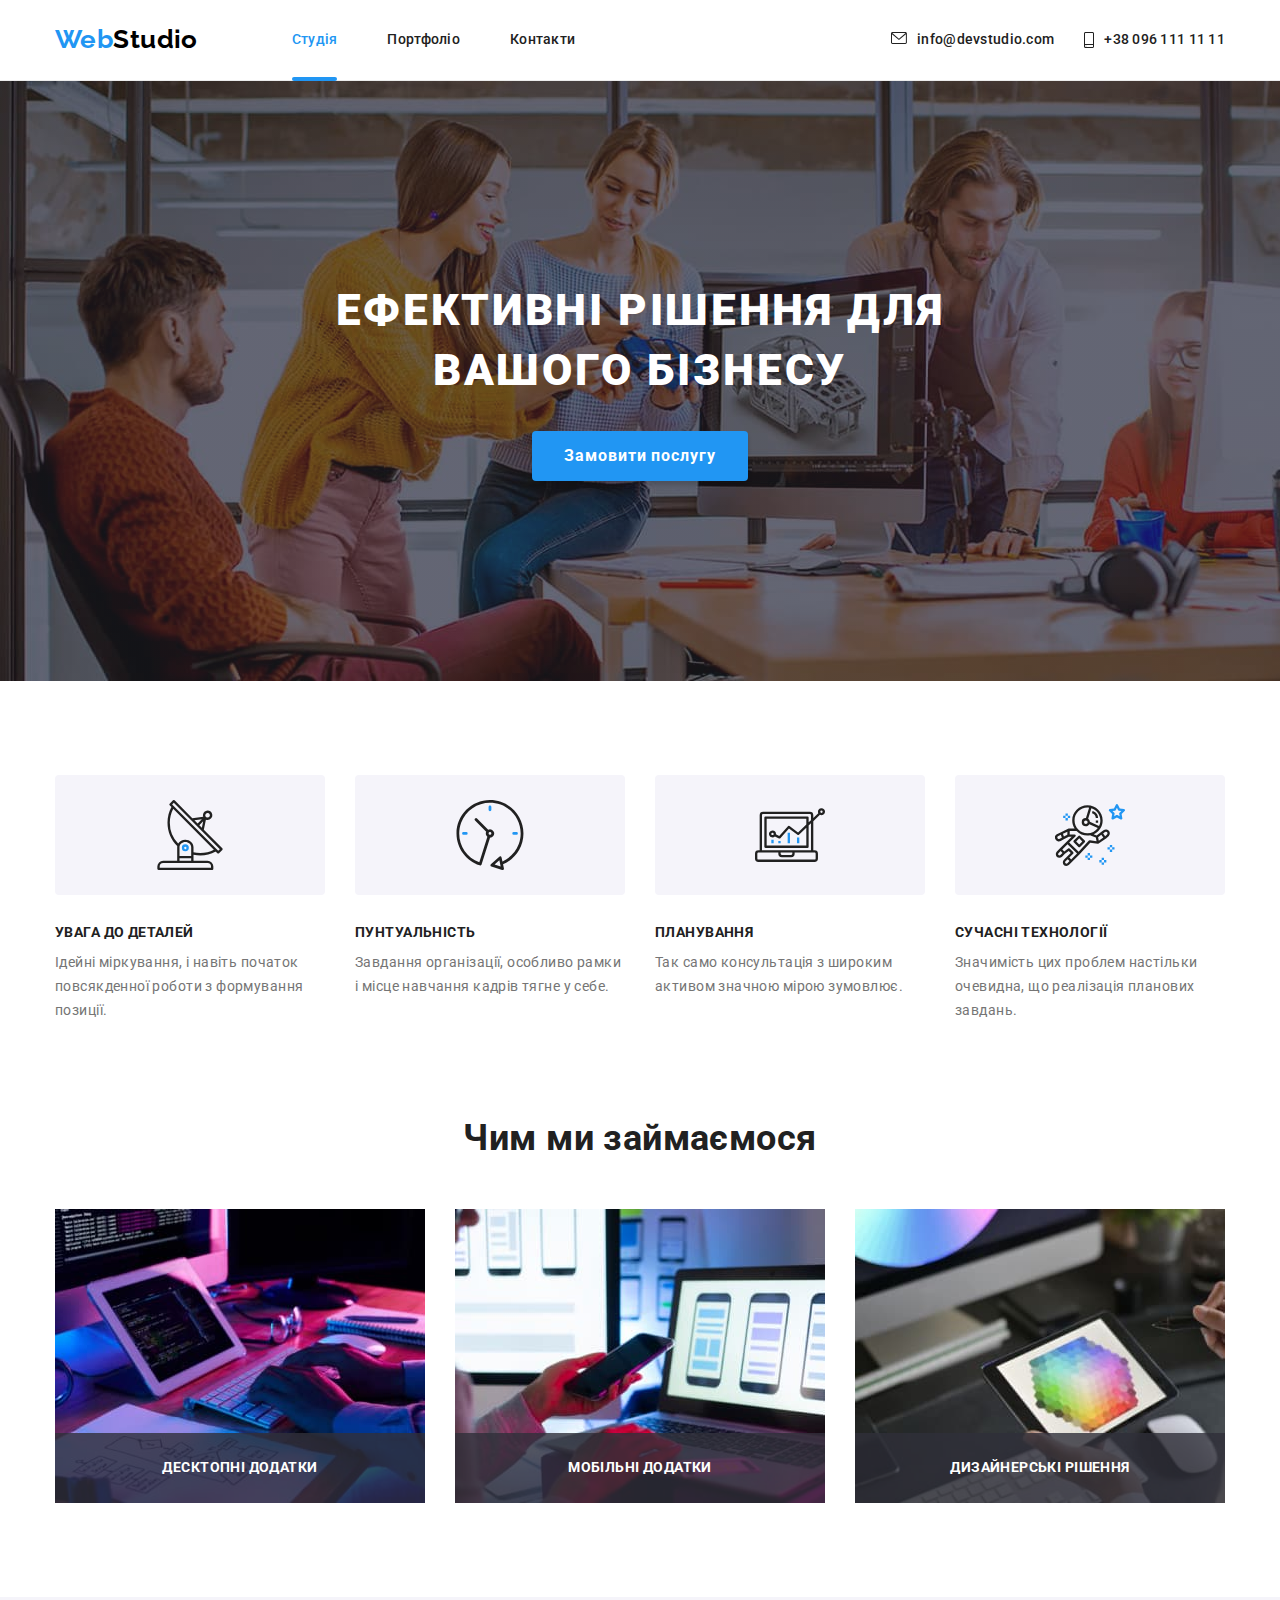
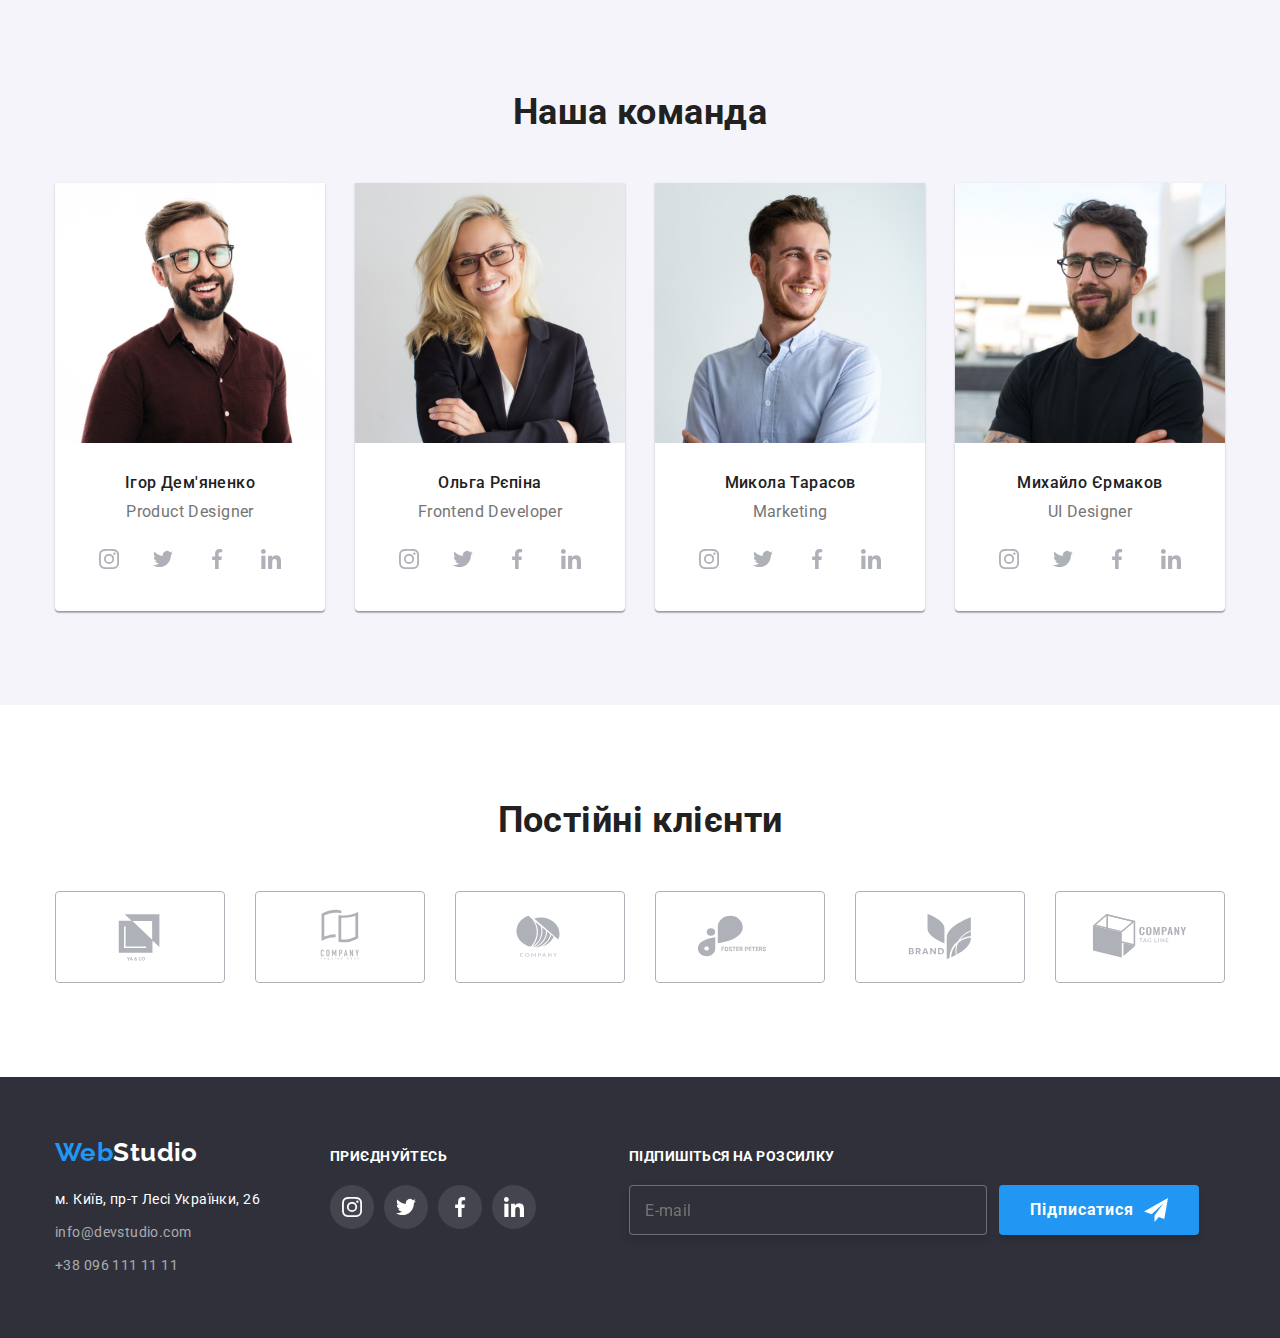
==== index.html @ 9027c8e6 "Initial commit" ====
<!DOCTYPE html>
<html lang="uk">
  <head>
    <meta charset="UTF-8" />
    <meta http-equiv="X-UA-Compatible" content="IE=edge" />
    <meta name="viewport" content="width=device-width, initial-scale=1.0" />
    <title>GOIT_Homework_7</title>

    <link
      href="https://fonts.googleapis.com/css2?family=Raleway:wght@700&family=Roboto:wght@400;500;700;900&display=swap"
      rel="stylesheet"
    />
    <link
      rel="stylesheet"
      href="https://cdnjs.cloudflare.com/ajax/libs/modern-normalize/1.1.0/modern-normalize.min.css"
    />
    <link rel="stylesheet" href="./css/main.min.css" />
  </head>
  <body>
    <header class="header">
      <div class="container">
        <nav class="nav">
          <a class="link logo" href="./index.html"
            >Web<span class="logo logo__span">Studio</span></a
          >
          <ul class="list nav__list">
            <li>
              <a class="link nav__head current" href="./index.html">Студія </a>
            </li>
            <li>
              <a class="link nav__head" href="./portfolio.html">Портфоліо </a>
            </li>
            <li>
              <a class="link nav__head" href="#">Контакти</a>
            </li>
          </ul>
          <ul class="list contacts">
            <li>
              <a class="link contacts__head" href="mailto:info@devstudio.com">
                <svg class="contacts__icon" width="16" height="12">
                  <use href="./images/icon.svg#envelope"></use></svg
                >info@devstudio.com</a
              >
            </li>
            <li>
              <a class="link contacts__head" href="tel:+380961111111"
                ><svg class="contacts__icon" width="10" height="16">
                  <use href="./images/icon.svg#smartphone"></use></svg
                >+38 096 111 11 11</a
              >
            </li>
          </ul>
        </nav>
      </div>
    </header>
    <main>
      <section class="solution">
        <div class="container solution__container">
          <h1 class="solution__title">Ефективні рішення для вашого бізнесу</h1>
          <button type="button" class="btn btn--solution" data-modal-open>
            Замовити послугу
          </button>
        </div>
      </section>

      <section class="benefits section">
        <div class="container">
          <h2 class="visually-hidden">Переваги Вебстудіо</h2>
          <ul class="list benefits__list">
            <li class="benefits__item">
              <div class="benefits__icon">
                <svg class="icon__svg" width="70" height="70">
                  <use href="./images/icon.svg#antenna"></use>
                </svg>
              </div>
              <h3 class="benefits-title">Увага до деталей</h3>
              <p class="benefits-paragraph">
                Ідейні міркування, і навіть початок повсякденної роботи з
                формування позиції.
              </p>
            </li>
            <li class="benefits__item">
              <div class="benefits__icon">
                <svg class="icon__svg" width="70" height="70">
                  <use href="./images/icon.svg#clock"></use>
                </svg>
              </div>
              <h3 class="benefits-title">Пунтуальність</h3>
              <p class="benefits-paragraph">
                Завдання організації, особливо рамки і місце навчання кадрів
                тягне у себе.
              </p>
            </li>
            <li class="benefits__item">
              <div class="benefits__icon">
                <svg class="icon__svg" width="70" height="70">
                  <use href="./images/icon.svg#diagram"></use>
                </svg>
              </div>
              <h3 class="benefits-title">Планування</h3>
              <p class="benefits-paragraph">
                Так само консультація з широким активом значною мірою зумовлює.
              </p>
            </li>
            <li class="benefits__item">
              <div class="benefits__icon">
                <svg class="icon__svg" width="70" height="70">
                  <use href="./images/icon.svg#astronaut"></use>
                </svg>
              </div>
              <h3 class="benefits-title">Сучасні технології</h3>
              <p class="benefits-paragraph">
                Значимість цих проблем настільки очевидна, що реалізація
                планових завдань.
              </p>
            </li>
          </ul>
        </div>
      </section>
      <section class="work section section--work">
        <div class="container">
          <h2 class="title">Чим ми займаємося</h2>
          <ul class="list work__list">
            <li class="work__item">
              <img
                src="./images/img.jpg"
                alt="Робота на комп'ютері"
                width="370"
                height="294"
              />
              <p class="work__text">Десктопні додатки</p>
            </li>
            <li class="work__item">
              <img
                src="./images/img2.jpg"
                alt="Робота на телефоні"
                width="370"
                height="294"
              />
              <p class="work__text">Мобільні додатки</p>
            </li>
            <li class="work__item">
              <img
                src="./images/img3.jpg"
                alt="Робота на планшеті"
                width="370"
                height="294"
              />
              <p class="work__text">Дизайнерські рішення</p>
            </li>
          </ul>
        </div>
      </section>
      <section class="team section">
        <div class="container">
          <h2 class="title">Наша команда</h2>
          <ul class="list team__list">
            <li class="team__bg-img">
              <img
                src="./images/img21.jpg"
                alt="Усміхнений хлопець в окулярах"
                width="270"
                height="260"
              />
              <div class="team__description">
                <h3 class="team__name">Ігор Дем'яненко</h3>
                <p class="team__work" lang="en">Product Designer</p>
                <ul class="list social">
                  <li>
                    <a class="social__link" href="">
                      <svg class="social__icon" width="20" height="20">
                        <use href="./images/icon.svg#instagram"></use>
                      </svg>
                    </a>
                  </li>
                  <li>
                    <a class="social__link" href="">
                      <svg class="social__icon" width="20" height="20">
                        <use href="./images/icon.svg#twitter"></use>
                      </svg>
                    </a>
                  </li>
                  <li>
                    <a class="social__link" href="">
                      <svg class="social__icon" width="20" height="20">
                        <use href="./images/icon.svg#facebook"></use>
                      </svg>
                    </a>
                  </li>
                  <li>
                    <a class="social__link" href="">
                      <svg class="social__icon" width="20" height="20">
                        <use href="./images/icon.svg#linkedin"></use>
                      </svg>
                    </a>
                  </li>
                </ul>
              </div>
            </li>
            <li class="team__bg-img">
              <img
                src="./images/img22.jpg"
                alt="Усміхнена дівчина в окулярах"
                width="270"
                height="260"
              />
              <div class="team__description">
                <h3 class="team__name">Ольга Рєпіна</h3>
                <p class="team__work" lang="en">Frontend Developer</p>
                <ul class="list social">
                  <li>
                    <a class="social__link" href="">
                      <svg class="social__icon" width="20" height="20">
                        <use href="./images/icon.svg#instagram"></use>
                      </svg>
                    </a>
                  </li>
                  <li>
                    <a class="social__link" href="">
                      <svg class="social__icon" width="20" height="20">
                        <use href="./images/icon.svg#twitter"></use>
                      </svg>
                    </a>
                  </li>
                  <li>
                    <a class="social__link" href="">
                      <svg class="social__icon" width="20" height="20">
                        <use href="./images/icon.svg#facebook"></use>
                      </svg>
                    </a>
                  </li>
                  <li>
                    <a class="social__link" href="">
                      <svg class="social__icon" width="20" height="20">
                        <use href="./images/icon.svg#linkedin"></use>
                      </svg>
                    </a>
                  </li>
                </ul>
              </div>
            </li>
            <li class="team__bg-img">
              <img
                src="./images/img23.jpg"
                alt="Усміхнений хлопець"
                width="270"
                height="260"
              />
              <div class="team__description">
                <h3 class="team__name">Микола Тарасов</h3>
                <p class="team__work" lang="en">Marketing</p>
                <ul class="list social">
                  <li>
                    <a class="social__link" href="">
                      <svg class="social__icon" width="20" height="20">
                        <use href="./images/icon.svg#instagram"></use>
                      </svg>
                    </a>
                  </li>
                  <li>
                    <a class="social__link" href="">
                      <svg class="social__icon" width="20" height="20">
                        <use href="./images/icon.svg#twitter"></use>
                      </svg>
                    </a>
                  </li>
                  <li>
                    <a class="social__link" href="">
                      <svg class="social__icon" width="20" height="20">
                        <use href="./images/icon.svg#facebook"></use>
                      </svg>
                    </a>
                  </li>
                  <li>
                    <a class="social__link" href="">
                      <svg class="social__icon" width="20" height="20">
                        <use href="./images/icon.svg#linkedin"></use>
                      </svg>
                    </a>
                  </li>
                </ul>
              </div>
            </li>
            <li class="team__bg-img">
              <img
                src="./images/img24.jpg"
                alt="Усміхнений хлопець в окулярах"
                width="270"
                height="260"
              />
              <div class="team__description">
                <h3 class="team__name">Михайло Єрмаков</h3>
                <p class="team__work" lang="en">UI Designer</p>
                <ul class="list social">
                  <li>
                    <a class="social__link" href="">
                      <svg class="social__icon" width="20" height="20">
                        <use href="./images/icon.svg#instagram"></use>
                      </svg>
                    </a>
                  </li>
                  <li>
                    <a class="social__link" href="">
                      <svg class="social__icon" width="20" height="20">
                        <use href="./images/icon.svg#twitter"></use>
                      </svg>
                    </a>
                  </li>
                  <li>
                    <a class="social__link" href="">
                      <svg class="social__icon" width="20" height="20">
                        <use href="./images/icon.svg#facebook"></use>
                      </svg>
                    </a>
                  </li>
                  <li>
                    <a class="social__link" href="">
                      <svg class="social__icon" width="20" height="20">
                        <use href="./images/icon.svg#linkedin"></use>
                      </svg>
                    </a>
                  </li>
                </ul>
              </div>
            </li>
          </ul>
        </div>
      </section>
      <section class="section">
        <div class="container">
          <h2 class="title">Постійні клієнти</h2>

          <ul class="list clients">
            <li>
              <a class="clients__link" href="">
                <svg class="clients__icons" width="106" height="60">
                  <use href="./images/icon.svg#logo1"></use>
                </svg>
              </a>
            </li>
            <li>
              <a class="clients__link" href="">
                <svg class="clients__icons" width="106" height="60">
                  <use href="./images/icon.svg#logo2"></use>
                </svg>
              </a>
            </li>
            <li>
              <a class="clients__link" href="">
                <svg class="clients__icons" width="106" height="60">
                  <use href="./images/icon.svg#logo3"></use>
                </svg>
              </a>
            </li>
            <li>
              <a class="clients__link" href="">
                <svg class="clients__icons" width="106" height="60">
                  <use href="./images/icon.svg#logo4"></use>
                </svg>
              </a>
            </li>
            <li>
              <a class="clients__link" href="">
                <svg class="clients__icons" width="106" height="60">
                  <use href="./images/icon.svg#logo5"></use>
                </svg>
              </a>
            </li>
            <li>
              <a class="clients__link" href="">
                <svg class="clients__icons" width="106" height="60">
                  <use href="./images/icon.svg#logo6"></use>
                </svg>
              </a>
            </li>
          </ul>
        </div>
      </section>
    </main>
    <footer class="footer">
      <div class="container footer__container">
        <div>
          <a class="link logo logo--futer" href="./index.html"
            >Web<span class="logo logo__span--footer">Studio</span></a
          >
          <address>
            <a
              class="link adress"
              href="https://goo.gl/maps/RLC4pmi2WuarYaL16"
              target="_blank"
              rel="noopener noreferrer nofollow"
              >м. Київ, пр-т Лесі Українки, 26</a
            >
            <ul class="list">
              <li>
                <a class="link footer__tel" href="mailto:info@devstudio.com"
                  >info@devstudio.com</a
                >
              </li>
              <li>
                <a class="link footer__tel" href="tel:+380961111111"
                  >+38 096 111 11 11</a
                >
              </li>
            </ul>
          </address>
        </div>
        <div class="footer__join">
          <h2 class="footer__title">Приєднуйтесь</h2>
          <ul class="list social footer__social">
            <li>
              <a class="social__link footer-social__link" href="">
                <svg class="social__icon" width="20" height="20">
                  <use href="./images/icon.svg#instagram"></use>
                </svg>
              </a>
            </li>
            <li>
              <a class="social__link footer-social__link" href="">
                <svg class="social__icon" width="20" height="20">
                  <use href="./images/icon.svg#twitter"></use>
                </svg>
              </a>
            </li>
            <li>
              <a class="social__link footer-social__link" href="">
                <svg class="social__icon" width="20" height="20">
                  <use href="./images/icon.svg#facebook"></use>
                </svg>
              </a>
            </li>
            <li>
              <a class="social__link footer-social__link" href="">
                <svg class="social__icon" width="20" height="20">
                  <use href="./images/icon.svg#linkedin"></use>
                </svg>
              </a>
            </li>
          </ul>
        </div>
        <form class="subscribe">
          <label for="sub-email" class="footer__title"
            >Підпишіться на розсилку</label
          >
          <div class="footer-input">
            <input
              type="email"
              name="sub-email"
              class="sub-input"
              placeholder="E-mail"
              title="my@mail.com"
              required
              id="sub-email"
            />
            <button class="btn btn--subscribe" type="submit">
              Підписатися
              <svg class="btn--icon" width="24" height="24">
                <use href="./images/icon.svg#icon-send"></use>
              </svg>
            </button>
          </div>
        </form>
      </div>
    </footer>
    <!----------------Модалка -------- -->
    <div class="backdrop is-hidden" data-modal>
      <div class="modal">
        <button type="button" class="modal__close" data-modal-close>
          <svg class="modal__icon" width="18" height="18">
            <use href="./images/icon.svg#close"></use>
          </svg>
        </button>
        <p class="modal__title">Залиште свої дані, ми вам передзвонимо</p>
        <form class="modal__form">
          <div class="modal__field">
            <label class="modal__input-label"
              >Iм'я
              <span class="modal__input-wrap">
                <input
                  type="text"
                  name="user-name"
                  class="modal__input"
                  placeholder=" "
                  title="Іван Мазепа"
                  required
                  id="user-name"
                />
                <svg class="modal__input-icon" width="18" height="18">
                  <use href="./images/icon.svg#person-black"></use>
                </svg>
              </span>
            </label>
          </div>
          <div class="modal__field">
            <label class="modal__input-label"
              >Tелефон
              <span class="modal__input-wrap">
                <input
                  type="tel"
                  name="user-tel"
                  class="modal__input"
                  placeholder=" "
                  title="+380 (96) 111-11-11"
                  required
                />
                <svg class="modal__input-icon" width="18" height="18">
                  <use href="./images/icon.svg#phone-black"></use>
                </svg> </span
            ></label>
          </div>
          <div class="modal__field">
            <label class="modal__input-label"
              >Пошта
              <span class="modal__input-wrap">
                <input
                  type="email"
                  name="user-email"
                  class="modal__input"
                  placeholder=" "
                  title="my@mail.com"
                  required
                />
                <svg class="modal__input-icon" width="18" height="18">
                  <use href="./images/icon.svg#email-black"></use>
                </svg> </span
            ></label>
          </div>
          <div class="modal__field">
            <label for="user-comment" class="modal__input-label"
              >Коментар</label
            >
            <textarea
              name="user-comment"
              id="user-comment"
              class="modal__text"
              placeholder="Введіть текст"
            ></textarea>
          </div>
          <label class="label-checkbox">
            <input
              class="label-checkbox__check visually-hidden"
              type="checkbox"
              name="user-checkbox"
              value="sub"
            /><span class="label-checkbox__icon">
              <svg class="label-checkbox__svg" width="16" height="15">
                <use href="./images/icon.svg#vector"></use>
              </svg>
            </span>
            Погоджуюся з розсилкою та приймаю<a
              href=""
              class="label-checkbox--sub"
            >
              Умови договору</a
            >
          </label>
          <button class="btn btn--modal" type="submit">Відправити</button>
        </form>
      </div>
    </div>
    <!-- Ставим перед закрывающим тегом body -->
    <script src="./js/modal.js"></script>
  </body>
</html>
---- css/main.min.css ----
:root{--main-font: "Roboto", sans-serif;--main-font-size: 14px;--main-line-height: 1.14;--main-letter-spacing: 0.03em;--main-title-color: #212121;--main-bg-color: #ffffff;--main-font-color: #757575;--second-bg-color: #2f303a;--team-bg-color: #f5f4fa;--logo-bg-color: #2196f3;--btn-active: #188ce8;--logo-span: #000000;--icon-notactiv-color: #afb1b8;--main-time-duration: 250ms;--main-timing-function: cubic-bezier(0.4, 0, 0.2, 1)}.visually-hidden{position:absolute;width:1px;height:1px;margin:-1px;border:0;padding:0;white-space:nowrap;-webkit-clip-path:inset(100%);clip-path:inset(100%);clip:rect(0 0 0 0);overflow:hidden}body{font-family:var(--main-font);font-style:normal;font-size:var(--main-font-size);line-height:var(--main-line-height);letter-spacing:var(--main-letter-spacing);color:var(--main-font-color);background-color:var(--main-bg-color)}p,h1,h2,h3,h4,h5,h6{margin:0}ul,ol{margin:0;padding-left:0}button{cursor:pointer}address{font-style:normal}img{display:block;max-width:100%;height:auto}.container{margin-left:auto;margin-right:auto;width:1200px;padding-left:15px;padding-right:15px;margin:0 auto}.section{padding-top:94px;padding-bottom:94px}.link{text-decoration:none;font-style:normal}.list{list-style:none}.social{display:flex;align-items:center;justify-content:space-between;width:206px;height:44px;margin-left:32px;margin-left:32px;margin-top:16px}.social__link{color:var(--icon-notactiv-color);display:flex;width:44px;height:44px;background-color:var(--main-bg-color);border-radius:50%;justify-content:center;align-items:center;transition:color var(--main-time-duration) var(--main-timing-function),background-color var(--main-time-duration) var(--main-timing-function)}.social__link:hover,.social__link:focus{background-color:var(--logo-bg-color);color:var(--main-bg-color)}.nav{display:flex;gap:94px;align-items:center}.nav__list{display:flex;align-items:center;gap:50px}.contacts{display:flex;margin-left:auto;align-items:center;gap:30px}.contacts__icon{margin-right:10px;fill:currentColor}.header{border-bottom:1px solid #ececec}.logo{font-family:"Raleway",sans-serif;font-weight:700;font-size:26px;line-height:1.19;color:var(--logo-bg-color);margin-top:24px;margin-bottom:25px}.logo__span{color:var(--logo-span)}.nav__head,.contacts__head{position:relative;display:flex;padding-top:32px;padding-bottom:32px;font-weight:500;line-height:1.14;letter-spacing:.02em;color:var(--main-title-color);transition:color var(--main-time-duration) var(--main-timing-function)}.nav__head:hover,.nav__head:focus,.nav__head:active,.contacts__head:hover,.contacts__head:focus,.contacts__head:active,.footer__tel:hover,.footer__tel:focus,.footer__tel:active,.adress:hover,.adress:focus,.adress:active,.current{color:var(--logo-bg-color)}.current::after{content:"";position:absolute;bottom:-1px;left:0;display:block;height:4px;width:100%;background-color:var(--logo-bg-color);border-radius:2px}.btn{cursor:pointer;margin-bottom:0;font-weight:700;font-size:16px;line-height:1.88;width:216px;height:50px;align-items:center;text-align:center;letter-spacing:.06em;color:var(--main-bg-color);background-color:var(--logo-bg-color);box-shadow:0px 4px 4px rgba(0,0,0,.15);border-radius:4px;border:none;transition:background-color var(--main-time-duration) var(--main-timing-function)}.btn:hover,.btn:focus,.btn:active{background-color:var(--btn-active)}.solution{margin-left:auto;margin-right:auto;max-width:1600px;height:600px;background-image:linear-gradient(to right, rgba(47, 48, 58, 0.4), rgba(47, 48, 58, 0.4)),url("../images/hero-bg.jpg");background-size:cover;background-color:#c4c4c4}.solution__container{display:block;text-align:center}.solution__title{max-width:696px;margin-left:auto;margin-right:auto;margin-bottom:30px;margin-top:0;padding-top:200px;font-weight:900;font-size:44px;line-height:1.36;text-align:center;letter-spacing:.06em;text-transform:uppercase;color:var(--main-bg-color)}.solution--btn{margin-bottom:200px}.benefits__list{display:flex;gap:30px}.benefits__item{width:calc((100% - 90px)/4);display:block;max-width:100%;height:auto}.benefits__icon{display:flex;background:var(--team-bg-color);align-items:center;justify-content:center;margin-bottom:30px;border-radius:4px;padding:25px}.benefits-title{margin-bottom:10px;font-weight:700;font-size:14px;line-height:1.14;text-transform:uppercase;color:var(--main-title-color)}.benefits-paragraph{line-height:1.71}.section--work{padding-top:0}.work__item{position:relative;width:calc((100% - 60px)/3);display:block;max-width:100%;height:auto}.work__text{position:absolute;display:flex;height:70px;width:100%;bottom:0;left:0;font-weight:700;font-size:14px;line-height:1.14;letter-spacing:.03em;text-transform:uppercase;align-items:center;justify-content:center;color:var(--main-bg-color);background-color:rgba(47,48,58,.8)}.work__list{display:flex;gap:30px}.title{margin-bottom:50px;font-weight:700;font-size:36px;line-height:1.17;text-align:center;color:var(--main-title-color)}.team{background-color:var(--team-bg-color)}.team__list{display:flex;gap:30px}.team__description{padding-top:30px;padding-bottom:30px}.team__bg-img{background-color:var(--main-bg-color);box-shadow:0px 1px 3px rgba(0,0,0,.12),0px 1px 1px rgba(0,0,0,.14),0px 2px 1px rgba(0,0,0,.2);border-radius:0px 0px 4px 4px}.team__name{padding-bottom:10px;font-weight:500;font-size:16px;line-height:1.19;text-align:center;color:var(--main-title-color)}.team__work{font-size:16px;line-height:1.19;text-align:center;color:var(--main-font-color)}.clients{display:flex;align-items:center;justify-content:space-between}.clients__link{color:var(--icon-notactiv-color);display:flex;width:170px;height:92px;border:1px solid #afb1b8;border-radius:4px;justify-content:center;align-items:center;transition:color var(--main-time-duration) var(--main-timing-function)}.clients__link:hover,.clients__link:focus{background-color:var(--main-bg-color);color:var(--logo-bg-color);border-color:var(--logo-bg-color)}.social__icon,.clients__icons{fill:currentColor}.footer{padding-top:60px;padding-bottom:60px;background-color:var(--second-bg-color)}.footer__join{margin-left:70px}.footer__container{display:flex;align-items:baseline}.footer__social{margin-left:0;margin-top:20px}.footer__title{display:block;margin-bottom:20px;font-family:"Roboto",sans-serif;font-weight:700;font-size:14px;line-height:1.14;letter-spacing:.03em;text-transform:uppercase;color:var(--main-bg-color)}.footer__tel{display:block;margin-top:9px;line-height:1.71;color:rgba(255,255,255,.6)}.footer-input{display:flex}.footer-social__link{color:var(--main-bg-color);background:rgba(255,255,255,.1)}.logo--futer{display:block;margin-top:0;margin-bottom:20px}.logo__span--footer{color:var(--main-bg-color)}.adress{line-height:1.71;color:var(--main-bg-color);transition:color var(--main-time-duration) var(--main-timing-function)}.subscribe{margin-left:93px}.sub-input{padding-left:15px;width:358px;height:50px;display:block;color:var(--main-bg-color);outline:rgba(0,0,0,0);background-color:var(--second-bg-color);border:1px solid rgba(255,255,255,.3);filter:drop-shadow(0px 4px 4px rgba(0, 0, 0, 0.15));border-radius:4px;font-family:"Roboto",sans-serif;font-style:normal;font-size:16px;line-height:1.25;letter-spacing:.03em;color:rgba(255,255,255,.6);transition:border-color var(--main-time-duration) var(--main-timing-function),color var(--main-time-duration) var(--main-timing-function)}.sub-input:focus{border-color:var(--logo-bg-color);color:var(--main-bg-color)}.btn--subscribe{width:200px;margin-left:12px;display:flex;justify-content:center;align-items:center}.btn--icon{margin-left:10px}.filter__container{display:flex;gap:8px;justify-content:center;margin-bottom:50px}.card{display:flex;flex-wrap:wrap;gap:30px}.card__project{padding-top:20px;padding-bottom:20px;padding-left:24px;padding-right:24px;border-left:1px solid #eee;border-right:1px solid #eee;border-bottom:1px solid #eee}.card__item{width:calc((100% - 60px)/3);background:#fff;border:1px solid #eee}.card__link{display:block;transition:box-shadow,var(--main-time-duration) var(--main-timing-function)}.card__link:hover,.card__link:focus{box-shadow:0px 1px 1px rgba(0,0,0,.12),0px 4px 4px rgba(0,0,0,.06),1px 4px 6px rgba(0,0,0,.16)}.card__paragraph{line-height:1.88}.card__title{margin-bottom:4px;font-weight:700;font-size:18px;line-height:2;letter-spacing:.06em;color:var(--main-title-color)}.card__wrap{position:relative;overflow:hidden}.card__text{position:absolute;display:block;top:0;left:0;height:100%;padding:63px 24px;font-weight:400;font-size:18px;line-height:1.56;color:var(--main-bg-color);background-color:rgba(33,150,243,.9);transform:translateY(100%);transition:transform var(--main-time-duration) var(--main-timing-function)}.card__wrap:hover .card__text,.card__link:focus .card__text{transform:translateY(0%)}.filter__btn{padding-left:22px;padding-right:22px;padding-top:6px;padding-bottom:6px;display:block;height:38px;cursor:pointer;font-family:var(--main-font);font-style:normal;font-weight:500;font-size:16px;line-height:1.62;text-align:center;letter-spacing:.03em;color:var(--main-title-color);background-color:var(--team-bg-color);border-radius:4px;border:none;transition:color var(--main-time-duration) var(--main-timing-function),background-color var(--main-time-duration) var(--main-timing-function)}.filter__btn:active,.filter__btn:hover,.filter__btn:focus{color:var(--main-bg-color);background-color:var(--logo-bg-color);box-shadow:0px 3px 1px rgba(0,0,0,.1),0px 1px 2px rgba(0,0,0,.08),0px 2px 2px rgba(0,0,0,.12)}.backdrop{width:100%;height:100%;background-color:rgba(0,0,0,.2);position:fixed;top:0;transition:opacity var(--main-time-duration) var(--main-timing-function),visibility var(--main-time-duration) var(--main-timing-function),background-color var(--main-time-duration) var(--main-timing-function)}.modal{position:absolute;width:528px;min-height:581px;top:50%;left:50%;background-color:var(--main-bg-color);box-shadow:0px 1px 3px rgba(0,0,0,.12),0px 1px 1px rgba(0,0,0,.14),0px 2px 1px rgba(0,0,0,.2);border-radius:4px;transform:translate(-50%, -50%) scale(1) rotate(360deg);opacity:1;transition:transform var(--main-time-duration) var(--main-timing-function),opacity var(--main-time-duration) var(--main-timing-function)}.modal__close{padding:0;position:absolute;display:flex;top:10px;right:10px;align-items:center;justify-content:center;cursor:pointer;width:30px;height:30px;border-radius:50%;background-color:var(--main-bg-color);border:1px solid rgba(0,0,0,.1);transition:fill var(--main-time-duration) var(--main-timing-function)}.modal__close:hover,.modal__close:focus{fill:var(--logo-bg-color)}.modal__title{margin-top:40px;margin-bottom:20px;font-family:"Roboto",sans-serif;font-style:normal;font-weight:700;font-size:20px;line-height:1.15;text-align:center;letter-spacing:.03em;color:var(--main-title-color)}.modal__field{margin-bottom:10px}.modal__input-wrap{position:relative}.modal__form{width:85%;margin-left:auto;margin-right:auto}.modal__input{margin-top:4px;width:100%;height:40px;border:1px solid rgba(33,33,33,.2);border-radius:4px;font-family:"Roboto",sans-serif;font-size:12px;line-height:1.17;letter-spacing:.01em;color:rgba(117,117,117,.5);padding-left:42px;outline:rgba(0,0,0,0);fill:var(--logo-span);transition:fill var(--main-time-duration) var(--main-timing-function),color var(--main-time-duration) var(--main-timing-function),border-color var(--main-time-duration) var(--main-timing-function)}.modal__text{width:100%;height:120px;font-family:"Roboto",sans-serif;font-size:12px;line-height:1.17;letter-spacing:.01em;color:rgba(117,117,117,.5);padding:10px;resize:none;padding-left:16px;padding-right:16px;padding-top:12px;padding-bottom:12px;outline:rgba(0,0,0,0);transition:color var(--main-time-duration) var(--main-timing-function)}.backdrop.is-hidden{opacity:0;visibility:hidden;pointer-events:none;background-color:rgba(0,0,0,0)}.backdrop.is-hidden .modal{transform:translate(-50%, -50%) scale(3) rotate(0deg);opacity:0}.modal__input:hover,.label-checkbox:hover{cursor:pointer}.modal__input:focus,.modal__text:focus{border-color:var(--logo-bg-color);color:var(--logo-span)}.modal__input-label{display:block;margin-bottom:4px;font-family:"Roboto",sans-serif;font-size:12px;line-height:1.17;letter-spacing:.01em;color:var(--main-font-color)}.modal__input:focus+.modal__input-icon{fill:var(--logo-bg-color)}.modal__input-icon{position:absolute;left:12px;top:50%;transform:translateY(-50%)}.modal__input::-moz-placeholder, .modal__text::-moz-placeholder{color:rgba(117,117,117,.5)}.modal__input:-ms-input-placeholder, .modal__text:-ms-input-placeholder{color:rgba(117,117,117,.5)}.modal__input::placeholder,.modal__text::placeholder{color:rgba(117,117,117,.5)}.modal__input:not(:focus):not(:-moz-placeholder-shown):valid{background-color:rgba(0,128,0,.373)}.modal__input:not(:focus):not(:-ms-input-placeholder):valid{background-color:rgba(0,128,0,.373)}.modal__input:not(:focus):not(:placeholder-shown):valid{background-color:rgba(0,128,0,.373)}.modal__input:not(:focus):not(:-moz-placeholder-shown):invalid{background-color:rgba(128,32,0,.373)}.modal__input:not(:focus):not(:-ms-input-placeholder):invalid{background-color:rgba(128,32,0,.373)}.modal__input:not(:focus):not(:placeholder-shown):invalid{background-color:rgba(128,32,0,.373)}.btn--modal{display:block;margin-bottom:0;width:200px;margin-right:auto;margin-left:auto}.label-checkbox{display:flex;align-items:center;margin-left:13px;margin-top:25px;margin-bottom:35px;font-family:"Roboto",sans-serif;font-size:14px;line-height:1.71;letter-spacing:.03em;color:var(--main-font-color)}.label-checkbox--sub{margin-left:5px;color:var(--logo-bg-color)}.label-checkbox__icon{position:relative;display:inline-block;width:16px;height:15px;margin-right:8px;background:var(--main-bg-color);border:2px solid var(--main-title-color);border-radius:2px;transition:background var(--main-time-duration) var(--main-timing-function),border var(--main-time-duration) var(--main-timing-function)}.label-checkbox__check:checked+.label-checkbox__icon{background:var(--logo-bg-color);border:2px solid var(--logo-bg-color)}.label-checkbox__svg{position:absolute;left:50%;top:50%;transform:translate(-50%, -50%)}/*# sourceMappingURL=main.min.css.map */
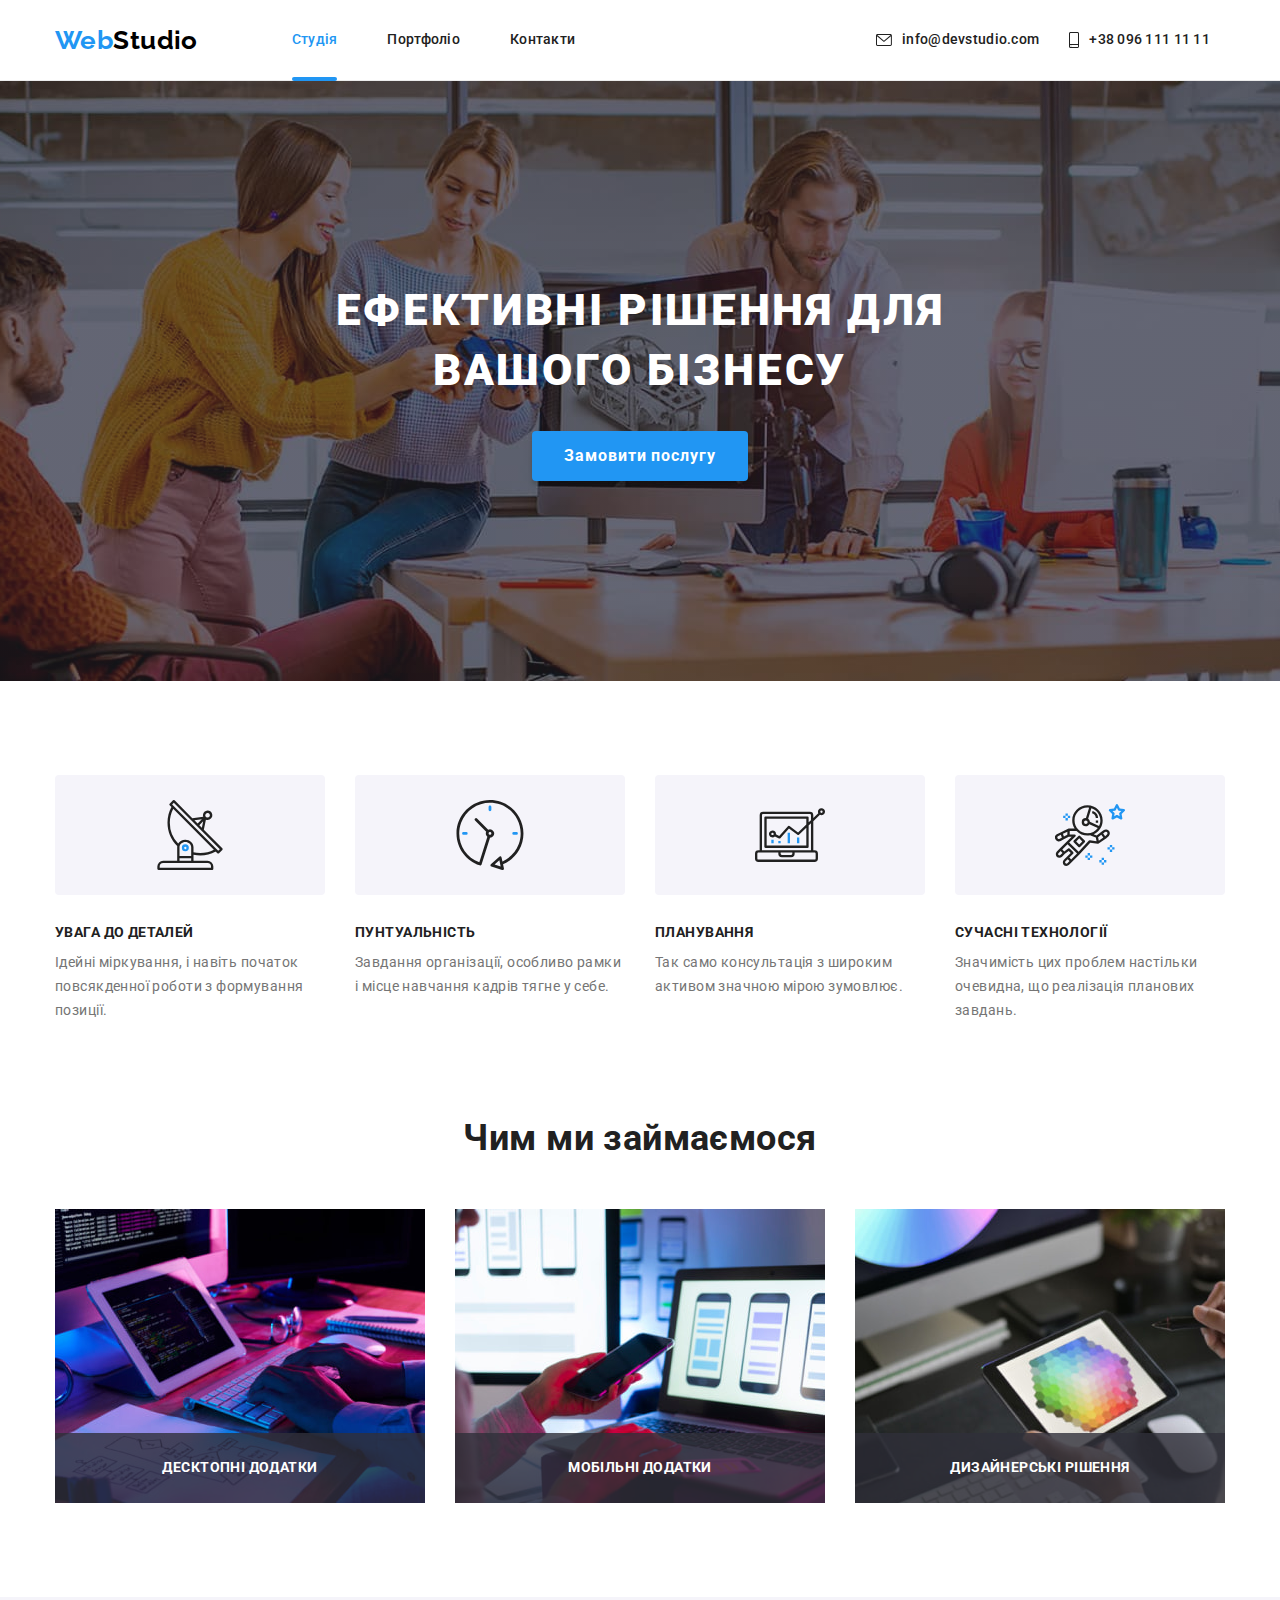
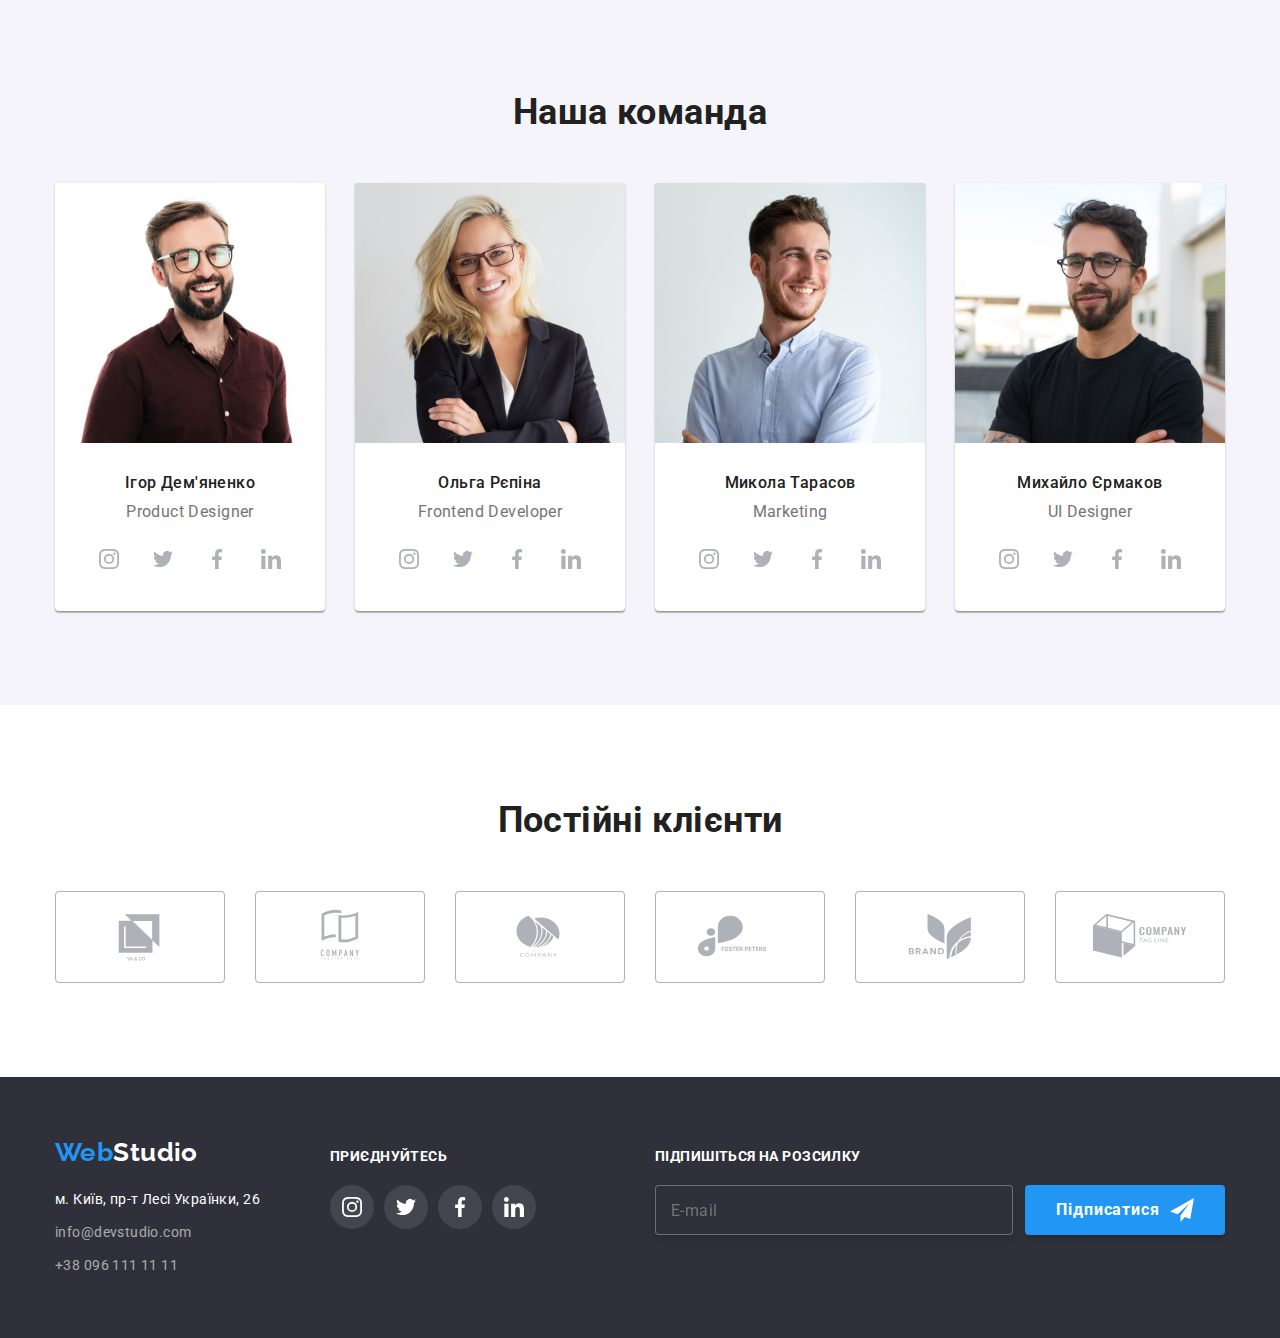
==== commit 921a17e3: "Fix bg in section solution , add picture" ====
--- a/index.html
+++ b/index.html
@@ -37,20 +37,91 @@
           <ul class="list contacts">
             <li>
               <a class="link contacts__head" href="mailto:info@devstudio.com">
-                <svg class="contacts__icon" width="16" height="12">
+                <svg
+                  class="contacts__icon contacts__icon--envelope"
+                  width="14"
+                  height="10"
+                >
                   <use href="./images/icon.svg#envelope"></use></svg
                 >info@devstudio.com</a
               >
             </li>
             <li>
               <a class="link contacts__head" href="tel:+380961111111"
-                ><svg class="contacts__icon" width="10" height="16">
+                ><svg
+                  class="contacts__icon contacts__icon--smartphone"
+                  width="10"
+                  height="14"
+                >
                   <use href="./images/icon.svg#smartphone"></use></svg
                 >+38 096 111 11 11</a
               >
             </li>
           </ul>
+          <button type="button" class="menu__open" data-menu-open>
+            <svg class="menu__icon--open" width="40" height="40">
+              <use href="./images/icon.svg#menu40"></use>
+            </svg>
+          </button>
         </nav>
+      </div>
+      <div class="menu__window is-hidden" data-menu>
+        <button type="button" class="menu__close" data-menu-close>
+          <svg class="menu__icon--close" width="40" height="40">
+            <use href="./images/icon.svg#close40"></use>
+          </svg>
+        </button>
+        <div class="menu__wrap">
+          <ul class="list menu-nav">
+            <li>
+              <a class="link menu-nav__item" href="./index.html">Студія </a>
+            </li>
+            <li>
+              <a class="link menu-nav__item" href="./portfolio.html">Портфоліо </a>
+            </li>
+            <li>
+              <a class="link menu-nav__item" href="#">Контакти</a>
+            </li>
+          </ul>
+
+          <ul class="list menu-contacts">
+            <li>
+              <a class="link menu-contacts__tel" href="tel:+380961111111"
+                >+38 096 111 11 11</a
+              >
+            </li>
+            <li>
+              <a class="link menu-contacts__email" href="mailto:info@devstudio.com">info@devstudio.com</a
+              >
+            </li>
+            <li class=" menu-contacts__mob-social">
+  <ul class="list mob-social">
+                  <li class="mob-social__item">
+                    <a class="link mob-social__link" href="" rel="noopener noreferrer nofollow">
+                      Instagram
+                    </a>
+                  </li>
+                  <li class="mob-social__item">
+                    <a class="link mob-social__link" href="" rel="noopener noreferrer nofollow">
+                      Twitter
+                    </a>
+                  </li>
+                  <li class="mob-social__item">
+                    <a class="link mob-social__link" href="" rel="noopener noreferrer nofollow">
+                    Facebook
+                    </a>
+                  </li>
+                  <li class="mob-social__item">
+                    <a class="link mob-social__link" href="" rel="noopener noreferrer nofollow">
+                     Linkedin
+                    </a>
+                  </li>
+                </ul>
+            </li>
+          </ul>
+        </div>
+        
+             
       </div>
     </header>
     <main>
@@ -122,30 +193,46 @@
           <h2 class="title">Чим ми займаємося</h2>
           <ul class="list work__list">
             <li class="work__item">
-              <img
-                src="./images/img.jpg"
-                alt="Робота на комп'ютері"
-                width="370"
-                height="294"
-              />
+              <picture>
+                  <source
+                    srcset="
+                      ./images/keyboard.jpg 1x,
+                      ./images/keyboard-2x.jpg 2x
+                    "
+                    media="(min-width: 1200px)"
+                  />
+                  <img
+                  src="./images/keyboard.jpg" alt="Робота на комп'ютері" width="370" height="294"
+                  />
+                </picture>
               <p class="work__text">Десктопні додатки</p>
             </li>
             <li class="work__item">
-              <img
-                src="./images/img2.jpg"
-                alt="Робота на телефоні"
-                width="370"
-                height="294"
-              />
+              <picture>
+                  <source
+                    srcset="
+                      ./images/laptop.jpg 1x,
+                      ./images/laptop-2x.jpg 2x
+                    "
+                    media="(min-width: 1200px)"
+                  />
+                  <img
+                  src="./images/laptop.jpg" alt="Робота на телефоні" width="370" height="294"
+                  />
+                </picture>
               <p class="work__text">Мобільні додатки</p>
             </li>
             <li class="work__item">
-              <img
-                src="./images/img3.jpg"
-                alt="Робота на планшеті"
-                width="370"
-                height="294"
-              />
+              <picture>
+                  <source
+                    srcset="
+                      ./images/palette.jpg 1x,
+                      ./images/palette-2x.jpg 2x
+                    "
+                    media="(min-width: 1200px)"
+                  />
+                  <img src="./images/palette.jpg" alt="Робота на планшеті" width="370" height="294"/>
+                </picture>
               <p class="work__text">Дизайнерські рішення</p>
             </li>
           </ul>
@@ -167,28 +254,28 @@
                 <p class="team__work" lang="en">Product Designer</p>
                 <ul class="list social">
                   <li>
-                    <a class="social__link" href="">
+                    <a class="social__link" href="" rel="noopener noreferrer nofollow">
                       <svg class="social__icon" width="20" height="20">
                         <use href="./images/icon.svg#instagram"></use>
                       </svg>
                     </a>
                   </li>
                   <li>
-                    <a class="social__link" href="">
+                    <a class="social__link" href="" rel="noopener noreferrer nofollow">
                       <svg class="social__icon" width="20" height="20">
                         <use href="./images/icon.svg#twitter"></use>
                       </svg>
                     </a>
                   </li>
                   <li>
-                    <a class="social__link" href="">
+                    <a class="social__link" href="" rel="noopener noreferrer nofollow">
                       <svg class="social__icon" width="20" height="20">
                         <use href="./images/icon.svg#facebook"></use>
                       </svg>
                     </a>
                   </li>
                   <li>
-                    <a class="social__link" href="">
+                    <a class="social__link" href="" rel="noopener noreferrer nofollow">
                       <svg class="social__icon" width="20" height="20">
                         <use href="./images/icon.svg#linkedin"></use>
                       </svg>
@@ -209,28 +296,28 @@
                 <p class="team__work" lang="en">Frontend Developer</p>
                 <ul class="list social">
                   <li>
-                    <a class="social__link" href="">
+                    <a class="social__link" href="" rel="noopener noreferrer nofollow">
                       <svg class="social__icon" width="20" height="20">
                         <use href="./images/icon.svg#instagram"></use>
                       </svg>
                     </a>
                   </li>
                   <li>
-                    <a class="social__link" href="">
+                    <a class="social__link" href="" rel="noopener noreferrer nofollow">
                       <svg class="social__icon" width="20" height="20">
                         <use href="./images/icon.svg#twitter"></use>
                       </svg>
                     </a>
                   </li>
                   <li>
-                    <a class="social__link" href="">
+                    <a class="social__link" href="" rel="noopener noreferrer nofollow">
                       <svg class="social__icon" width="20" height="20">
                         <use href="./images/icon.svg#facebook"></use>
                       </svg>
                     </a>
                   </li>
                   <li>
-                    <a class="social__link" href="">
+                    <a class="social__link" href="" rel="noopener noreferrer nofollow">
                       <svg class="social__icon" width="20" height="20">
                         <use href="./images/icon.svg#linkedin"></use>
                       </svg>
@@ -251,28 +338,28 @@
                 <p class="team__work" lang="en">Marketing</p>
                 <ul class="list social">
                   <li>
-                    <a class="social__link" href="">
+                    <a class="social__link" href="" rel="noopener noreferrer nofollow">
                       <svg class="social__icon" width="20" height="20">
                         <use href="./images/icon.svg#instagram"></use>
                       </svg>
                     </a>
                   </li>
                   <li>
-                    <a class="social__link" href="">
+                    <a class="social__link" href="" rel="noopener noreferrer nofollow">
                       <svg class="social__icon" width="20" height="20">
                         <use href="./images/icon.svg#twitter"></use>
                       </svg>
                     </a>
                   </li>
                   <li>
-                    <a class="social__link" href="">
+                    <a class="social__link" href="" rel="noopener noreferrer nofollow">
                       <svg class="social__icon" width="20" height="20">
                         <use href="./images/icon.svg#facebook"></use>
                       </svg>
                     </a>
                   </li>
                   <li>
-                    <a class="social__link" href="">
+                    <a class="social__link" href="" rel="noopener noreferrer nofollow">
                       <svg class="social__icon" width="20" height="20">
                         <use href="./images/icon.svg#linkedin"></use>
                       </svg>
@@ -293,28 +380,28 @@
                 <p class="team__work" lang="en">UI Designer</p>
                 <ul class="list social">
                   <li>
-                    <a class="social__link" href="">
+                    <a class="social__link" href="" rel="noopener noreferrer nofollow">
                       <svg class="social__icon" width="20" height="20">
                         <use href="./images/icon.svg#instagram"></use>
                       </svg>
                     </a>
                   </li>
                   <li>
-                    <a class="social__link" href="">
+                    <a class="social__link" href="" rel="noopener noreferrer nofollow">
                       <svg class="social__icon" width="20" height="20">
                         <use href="./images/icon.svg#twitter"></use>
                       </svg>
                     </a>
                   </li>
                   <li>
-                    <a class="social__link" href="">
+                    <a class="social__link" href="" rel="noopener noreferrer nofollow">
                       <svg class="social__icon" width="20" height="20">
                         <use href="./images/icon.svg#facebook"></use>
                       </svg>
                     </a>
                   </li>
                   <li>
-                    <a class="social__link" href="">
+                    <a class="social__link" href="" rel="noopener noreferrer nofollow">
                       <svg class="social__icon" width="20" height="20">
                         <use href="./images/icon.svg#linkedin"></use>
                       </svg>
@@ -331,43 +418,43 @@
           <h2 class="title">Постійні клієнти</h2>
 
           <ul class="list clients">
-            <li>
-              <a class="clients__link" href="">
+            <li class="clients__item">
+              <a class="clients__link" href="" rel="noopener noreferrer nofollow">
                 <svg class="clients__icons" width="106" height="60">
                   <use href="./images/icon.svg#logo1"></use>
                 </svg>
               </a>
             </li>
-            <li>
-              <a class="clients__link" href="">
+            <li class="clients__item">
+              <a class="clients__link" href="" rel="noopener noreferrer nofollow">
                 <svg class="clients__icons" width="106" height="60">
                   <use href="./images/icon.svg#logo2"></use>
                 </svg>
               </a>
             </li>
-            <li>
-              <a class="clients__link" href="">
+            <li class="clients__item">
+              <a class="clients__link" href="" rel="noopener noreferrer nofollow">
                 <svg class="clients__icons" width="106" height="60">
                   <use href="./images/icon.svg#logo3"></use>
                 </svg>
               </a>
             </li>
-            <li>
-              <a class="clients__link" href="">
+            <li class="clients__item">
+              <a class="clients__link" href="" rel="noopener noreferrer nofollow">
                 <svg class="clients__icons" width="106" height="60">
                   <use href="./images/icon.svg#logo4"></use>
                 </svg>
               </a>
             </li>
-            <li>
-              <a class="clients__link" href="">
+            <li class="clients__item">
+              <a class="clients__link" href="" rel="noopener noreferrer nofollow">
                 <svg class="clients__icons" width="106" height="60">
                   <use href="./images/icon.svg#logo5"></use>
                 </svg>
               </a>
             </li>
-            <li>
-              <a class="clients__link" href="">
+            <li class="clients__item">
+              <a class="clients__link" href="" rel="noopener noreferrer nofollow">
                 <svg class="clients__icons" width="106" height="60">
                   <use href="./images/icon.svg#logo6"></use>
                 </svg>
@@ -378,88 +465,90 @@
       </section>
     </main>
     <footer class="footer">
-      <div class="container footer__container">
-        <div>
-          <a class="link logo logo--futer" href="./index.html"
-            >Web<span class="logo logo__span--footer">Studio</span></a
-          >
-          <address>
-            <a
-              class="link adress"
-              href="https://goo.gl/maps/RLC4pmi2WuarYaL16"
-              target="_blank"
-              rel="noopener noreferrer nofollow"
-              >м. Київ, пр-т Лесі Українки, 26</a
+      <div class="container">
+        <div class="footer__container">
+          <div class="footer__info">
+            <a class="link logo logo--futer" href="./index.html"
+              >Web<span class="logo logo__span--footer">Studio</span></a
             >
-            <ul class="list">
+            <address>
+              <a
+                class="link adress"
+                href="https://goo.gl/maps/RLC4pmi2WuarYaL16"
+                target="_blank"
+                rel="noopener noreferrer nofollow"
+                >м. Київ, пр-т Лесі Українки, 26</a
+              >
+              <ul class="list">
+                <li>
+                  <a class="link footer__tel" href="mailto:info@devstudio.com"
+                    >info@devstudio.com</a
+                  >
+                </li>
+                <li>
+                  <a class="link footer__tel" href="tel:+380961111111"
+                    >+38 096 111 11 11</a
+                  >
+                </li>
+              </ul>
+            </address>
+          </div>
+          <div class="footer__join">
+            <h2 class="footer__title">Приєднуйтесь</h2>
+            <ul class="list social footer__social">
               <li>
-                <a class="link footer__tel" href="mailto:info@devstudio.com"
-                  >info@devstudio.com</a
-                >
+                <a class="social__link footer-social__link" href="" rel="noopener noreferrer nofollow">
+                  <svg class="social__icon" width="20" height="20">
+                    <use href="./images/icon.svg#instagram"></use>
+                  </svg>
+                </a>
               </li>
               <li>
-                <a class="link footer__tel" href="tel:+380961111111"
-                  >+38 096 111 11 11</a
-                >
+                <a class="social__link footer-social__link" href="" rel="noopener noreferrer nofollow">
+                  <svg class="social__icon" width="20" height="20">
+                    <use href="./images/icon.svg#twitter"></use>
+                  </svg>
+                </a>
+              </li>
+              <li>
+                <a class="social__link footer-social__link" href="" rel="noopener noreferrer nofollow">
+                  <svg class="social__icon" width="20" height="20">
+                    <use href="./images/icon.svg#facebook"></use>
+                  </svg>
+                </a>
+              </li>
+              <li>
+                <a class="social__link footer-social__link" href="" rel="noopener noreferrer nofollow">
+                  <svg class="social__icon" width="20" height="20">
+                    <use href="./images/icon.svg#linkedin"></use>
+                  </svg>
+                </a>
               </li>
             </ul>
-          </address>
+          </div>
+          <form class="subscribe">
+            <label for="sub-email" class="footer__title"
+              >Підпишіться на розсилку</label
+            >
+            <div class="footer-input">
+              <input
+                type="email"
+                name="sub-email"
+                class="sub-input"
+                placeholder="E-mail"
+                title="my@mail.com"
+                required
+                id="sub-email"
+              />
+              <button class="btn btn--subscribe" type="submit">
+                Підписатися
+                <svg class="btn--icon" width="24" height="24">
+                  <use href="./images/icon.svg#icon-send"></use>
+                </svg>
+              </button>
+            </div>
+          </form>
         </div>
-        <div class="footer__join">
-          <h2 class="footer__title">Приєднуйтесь</h2>
-          <ul class="list social footer__social">
-            <li>
-              <a class="social__link footer-social__link" href="">
-                <svg class="social__icon" width="20" height="20">
-                  <use href="./images/icon.svg#instagram"></use>
-                </svg>
-              </a>
-            </li>
-            <li>
-              <a class="social__link footer-social__link" href="">
-                <svg class="social__icon" width="20" height="20">
-                  <use href="./images/icon.svg#twitter"></use>
-                </svg>
-              </a>
-            </li>
-            <li>
-              <a class="social__link footer-social__link" href="">
-                <svg class="social__icon" width="20" height="20">
-                  <use href="./images/icon.svg#facebook"></use>
-                </svg>
-              </a>
-            </li>
-            <li>
-              <a class="social__link footer-social__link" href="">
-                <svg class="social__icon" width="20" height="20">
-                  <use href="./images/icon.svg#linkedin"></use>
-                </svg>
-              </a>
-            </li>
-          </ul>
-        </div>
-        <form class="subscribe">
-          <label for="sub-email" class="footer__title"
-            >Підпишіться на розсилку</label
-          >
-          <div class="footer-input">
-            <input
-              type="email"
-              name="sub-email"
-              class="sub-input"
-              placeholder="E-mail"
-              title="my@mail.com"
-              required
-              id="sub-email"
-            />
-            <button class="btn btn--subscribe" type="submit">
-              Підписатися
-              <svg class="btn--icon" width="24" height="24">
-                <use href="./images/icon.svg#icon-send"></use>
-              </svg>
-            </button>
-          </div>
-        </form>
       </div>
     </footer>
     <!----------------Модалка -------- -->
@@ -559,6 +648,8 @@
       </div>
     </div>
     <!-- Ставим перед закрывающим тегом body -->
+
+    <script src="./js/menu.js"></script>
     <script src="./js/modal.js"></script>
   </body>
 </html>
--- a/css/main.min.css
+++ b/css/main.min.css
@@ -1 +1 @@
-:root{--main-font: "Roboto", sans-serif;--main-font-size: 14px;--main-line-height: 1.14;--main-letter-spacing: 0.03em;--main-title-color: #212121;--main-bg-color: #ffffff;--main-font-color: #757575;--second-bg-color: #2f303a;--team-bg-color: #f5f4fa;--logo-bg-color: #2196f3;--btn-active: #188ce8;--logo-span: #000000;--icon-notactiv-color: #afb1b8;--main-time-duration: 250ms;--main-timing-function: cubic-bezier(0.4, 0, 0.2, 1)}.visually-hidden{position:absolute;width:1px;height:1px;margin:-1px;border:0;padding:0;white-space:nowrap;-webkit-clip-path:inset(100%);clip-path:inset(100%);clip:rect(0 0 0 0);overflow:hidden}body{font-family:var(--main-font);font-style:normal;font-size:var(--main-font-size);line-height:var(--main-line-height);letter-spacing:var(--main-letter-spacing);color:var(--main-font-color);background-color:var(--main-bg-color)}p,h1,h2,h3,h4,h5,h6{margin:0}ul,ol{margin:0;padding-left:0}button{cursor:pointer}address{font-style:normal}img{display:block;max-width:100%;height:auto}.container{margin-left:auto;margin-right:auto;width:1200px;padding-left:15px;padding-right:15px;margin:0 auto}.section{padding-top:94px;padding-bottom:94px}.link{text-decoration:none;font-style:normal}.list{list-style:none}.social{display:flex;align-items:center;justify-content:space-between;width:206px;height:44px;margin-left:32px;margin-left:32px;margin-top:16px}.social__link{color:var(--icon-notactiv-color);display:flex;width:44px;height:44px;background-color:var(--main-bg-color);border-radius:50%;justify-content:center;align-items:center;transition:color var(--main-time-duration) var(--main-timing-function),background-color var(--main-time-duration) var(--main-timing-function)}.social__link:hover,.social__link:focus{background-color:var(--logo-bg-color);color:var(--main-bg-color)}.nav{display:flex;gap:94px;align-items:center}.nav__list{display:flex;align-items:center;gap:50px}.contacts{display:flex;margin-left:auto;align-items:center;gap:30px}.contacts__icon{margin-right:10px;fill:currentColor}.header{border-bottom:1px solid #ececec}.logo{font-family:"Raleway",sans-serif;font-weight:700;font-size:26px;line-height:1.19;color:var(--logo-bg-color);margin-top:24px;margin-bottom:25px}.logo__span{color:var(--logo-span)}.nav__head,.contacts__head{position:relative;display:flex;padding-top:32px;padding-bottom:32px;font-weight:500;line-height:1.14;letter-spacing:.02em;color:var(--main-title-color);transition:color var(--main-time-duration) var(--main-timing-function)}.nav__head:hover,.nav__head:focus,.nav__head:active,.contacts__head:hover,.contacts__head:focus,.contacts__head:active,.footer__tel:hover,.footer__tel:focus,.footer__tel:active,.adress:hover,.adress:focus,.adress:active,.current{color:var(--logo-bg-color)}.current::after{content:"";position:absolute;bottom:-1px;left:0;display:block;height:4px;width:100%;background-color:var(--logo-bg-color);border-radius:2px}.btn{cursor:pointer;margin-bottom:0;font-weight:700;font-size:16px;line-height:1.88;width:216px;height:50px;align-items:center;text-align:center;letter-spacing:.06em;color:var(--main-bg-color);background-color:var(--logo-bg-color);box-shadow:0px 4px 4px rgba(0,0,0,.15);border-radius:4px;border:none;transition:background-color var(--main-time-duration) var(--main-timing-function)}.btn:hover,.btn:focus,.btn:active{background-color:var(--btn-active)}.solution{margin-left:auto;margin-right:auto;max-width:1600px;height:600px;background-image:linear-gradient(to right, rgba(47, 48, 58, 0.4), rgba(47, 48, 58, 0.4)),url("../images/hero-bg.jpg");background-size:cover;background-color:#c4c4c4}.solution__container{display:block;text-align:center}.solution__title{max-width:696px;margin-left:auto;margin-right:auto;margin-bottom:30px;margin-top:0;padding-top:200px;font-weight:900;font-size:44px;line-height:1.36;text-align:center;letter-spacing:.06em;text-transform:uppercase;color:var(--main-bg-color)}.solution--btn{margin-bottom:200px}.benefits__list{display:flex;gap:30px}.benefits__item{width:calc((100% - 90px)/4);display:block;max-width:100%;height:auto}.benefits__icon{display:flex;background:var(--team-bg-color);align-items:center;justify-content:center;margin-bottom:30px;border-radius:4px;padding:25px}.benefits-title{margin-bottom:10px;font-weight:700;font-size:14px;line-height:1.14;text-transform:uppercase;color:var(--main-title-color)}.benefits-paragraph{line-height:1.71}.section--work{padding-top:0}.work__item{position:relative;width:calc((100% - 60px)/3);display:block;max-width:100%;height:auto}.work__text{position:absolute;display:flex;height:70px;width:100%;bottom:0;left:0;font-weight:700;font-size:14px;line-height:1.14;letter-spacing:.03em;text-transform:uppercase;align-items:center;justify-content:center;color:var(--main-bg-color);background-color:rgba(47,48,58,.8)}.work__list{display:flex;gap:30px}.title{margin-bottom:50px;font-weight:700;font-size:36px;line-height:1.17;text-align:center;color:var(--main-title-color)}.team{background-color:var(--team-bg-color)}.team__list{display:flex;gap:30px}.team__description{padding-top:30px;padding-bottom:30px}.team__bg-img{background-color:var(--main-bg-color);box-shadow:0px 1px 3px rgba(0,0,0,.12),0px 1px 1px rgba(0,0,0,.14),0px 2px 1px rgba(0,0,0,.2);border-radius:0px 0px 4px 4px}.team__name{padding-bottom:10px;font-weight:500;font-size:16px;line-height:1.19;text-align:center;color:var(--main-title-color)}.team__work{font-size:16px;line-height:1.19;text-align:center;color:var(--main-font-color)}.clients{display:flex;align-items:center;justify-content:space-between}.clients__link{color:var(--icon-notactiv-color);display:flex;width:170px;height:92px;border:1px solid #afb1b8;border-radius:4px;justify-content:center;align-items:center;transition:color var(--main-time-duration) var(--main-timing-function)}.clients__link:hover,.clients__link:focus{background-color:var(--main-bg-color);color:var(--logo-bg-color);border-color:var(--logo-bg-color)}.social__icon,.clients__icons{fill:currentColor}.footer{padding-top:60px;padding-bottom:60px;background-color:var(--second-bg-color)}.footer__join{margin-left:70px}.footer__container{display:flex;align-items:baseline}.footer__social{margin-left:0;margin-top:20px}.footer__title{display:block;margin-bottom:20px;font-family:"Roboto",sans-serif;font-weight:700;font-size:14px;line-height:1.14;letter-spacing:.03em;text-transform:uppercase;color:var(--main-bg-color)}.footer__tel{display:block;margin-top:9px;line-height:1.71;color:rgba(255,255,255,.6)}.footer-input{display:flex}.footer-social__link{color:var(--main-bg-color);background:rgba(255,255,255,.1)}.logo--futer{display:block;margin-top:0;margin-bottom:20px}.logo__span--footer{color:var(--main-bg-color)}.adress{line-height:1.71;color:var(--main-bg-color);transition:color var(--main-time-duration) var(--main-timing-function)}.subscribe{margin-left:93px}.sub-input{padding-left:15px;width:358px;height:50px;display:block;color:var(--main-bg-color);outline:rgba(0,0,0,0);background-color:var(--second-bg-color);border:1px solid rgba(255,255,255,.3);filter:drop-shadow(0px 4px 4px rgba(0, 0, 0, 0.15));border-radius:4px;font-family:"Roboto",sans-serif;font-style:normal;font-size:16px;line-height:1.25;letter-spacing:.03em;color:rgba(255,255,255,.6);transition:border-color var(--main-time-duration) var(--main-timing-function),color var(--main-time-duration) var(--main-timing-function)}.sub-input:focus{border-color:var(--logo-bg-color);color:var(--main-bg-color)}.btn--subscribe{width:200px;margin-left:12px;display:flex;justify-content:center;align-items:center}.btn--icon{margin-left:10px}.filter__container{display:flex;gap:8px;justify-content:center;margin-bottom:50px}.card{display:flex;flex-wrap:wrap;gap:30px}.card__project{padding-top:20px;padding-bottom:20px;padding-left:24px;padding-right:24px;border-left:1px solid #eee;border-right:1px solid #eee;border-bottom:1px solid #eee}.card__item{width:calc((100% - 60px)/3);background:#fff;border:1px solid #eee}.card__link{display:block;transition:box-shadow,var(--main-time-duration) var(--main-timing-function)}.card__link:hover,.card__link:focus{box-shadow:0px 1px 1px rgba(0,0,0,.12),0px 4px 4px rgba(0,0,0,.06),1px 4px 6px rgba(0,0,0,.16)}.card__paragraph{line-height:1.88}.card__title{margin-bottom:4px;font-weight:700;font-size:18px;line-height:2;letter-spacing:.06em;color:var(--main-title-color)}.card__wrap{position:relative;overflow:hidden}.card__text{position:absolute;display:block;top:0;left:0;height:100%;padding:63px 24px;font-weight:400;font-size:18px;line-height:1.56;color:var(--main-bg-color);background-color:rgba(33,150,243,.9);transform:translateY(100%);transition:transform var(--main-time-duration) var(--main-timing-function)}.card__wrap:hover .card__text,.card__link:focus .card__text{transform:translateY(0%)}.filter__btn{padding-left:22px;padding-right:22px;padding-top:6px;padding-bottom:6px;display:block;height:38px;cursor:pointer;font-family:var(--main-font);font-style:normal;font-weight:500;font-size:16px;line-height:1.62;text-align:center;letter-spacing:.03em;color:var(--main-title-color);background-color:var(--team-bg-color);border-radius:4px;border:none;transition:color var(--main-time-duration) var(--main-timing-function),background-color var(--main-time-duration) var(--main-timing-function)}.filter__btn:active,.filter__btn:hover,.filter__btn:focus{color:var(--main-bg-color);background-color:var(--logo-bg-color);box-shadow:0px 3px 1px rgba(0,0,0,.1),0px 1px 2px rgba(0,0,0,.08),0px 2px 2px rgba(0,0,0,.12)}.backdrop{width:100%;height:100%;background-color:rgba(0,0,0,.2);position:fixed;top:0;transition:opacity var(--main-time-duration) var(--main-timing-function),visibility var(--main-time-duration) var(--main-timing-function),background-color var(--main-time-duration) var(--main-timing-function)}.modal{position:absolute;width:528px;min-height:581px;top:50%;left:50%;background-color:var(--main-bg-color);box-shadow:0px 1px 3px rgba(0,0,0,.12),0px 1px 1px rgba(0,0,0,.14),0px 2px 1px rgba(0,0,0,.2);border-radius:4px;transform:translate(-50%, -50%) scale(1) rotate(360deg);opacity:1;transition:transform var(--main-time-duration) var(--main-timing-function),opacity var(--main-time-duration) var(--main-timing-function)}.modal__close{padding:0;position:absolute;display:flex;top:10px;right:10px;align-items:center;justify-content:center;cursor:pointer;width:30px;height:30px;border-radius:50%;background-color:var(--main-bg-color);border:1px solid rgba(0,0,0,.1);transition:fill var(--main-time-duration) var(--main-timing-function)}.modal__close:hover,.modal__close:focus{fill:var(--logo-bg-color)}.modal__title{margin-top:40px;margin-bottom:20px;font-family:"Roboto",sans-serif;font-style:normal;font-weight:700;font-size:20px;line-height:1.15;text-align:center;letter-spacing:.03em;color:var(--main-title-color)}.modal__field{margin-bottom:10px}.modal__input-wrap{position:relative}.modal__form{width:85%;margin-left:auto;margin-right:auto}.modal__input{margin-top:4px;width:100%;height:40px;border:1px solid rgba(33,33,33,.2);border-radius:4px;font-family:"Roboto",sans-serif;font-size:12px;line-height:1.17;letter-spacing:.01em;color:rgba(117,117,117,.5);padding-left:42px;outline:rgba(0,0,0,0);fill:var(--logo-span);transition:fill var(--main-time-duration) var(--main-timing-function),color var(--main-time-duration) var(--main-timing-function),border-color var(--main-time-duration) var(--main-timing-function)}.modal__text{width:100%;height:120px;font-family:"Roboto",sans-serif;font-size:12px;line-height:1.17;letter-spacing:.01em;color:rgba(117,117,117,.5);padding:10px;resize:none;padding-left:16px;padding-right:16px;padding-top:12px;padding-bottom:12px;outline:rgba(0,0,0,0);transition:color var(--main-time-duration) var(--main-timing-function)}.backdrop.is-hidden{opacity:0;visibility:hidden;pointer-events:none;background-color:rgba(0,0,0,0)}.backdrop.is-hidden .modal{transform:translate(-50%, -50%) scale(3) rotate(0deg);opacity:0}.modal__input:hover,.label-checkbox:hover{cursor:pointer}.modal__input:focus,.modal__text:focus{border-color:var(--logo-bg-color);color:var(--logo-span)}.modal__input-label{display:block;margin-bottom:4px;font-family:"Roboto",sans-serif;font-size:12px;line-height:1.17;letter-spacing:.01em;color:var(--main-font-color)}.modal__input:focus+.modal__input-icon{fill:var(--logo-bg-color)}.modal__input-icon{position:absolute;left:12px;top:50%;transform:translateY(-50%)}.modal__input::-moz-placeholder, .modal__text::-moz-placeholder{color:rgba(117,117,117,.5)}.modal__input:-ms-input-placeholder, .modal__text:-ms-input-placeholder{color:rgba(117,117,117,.5)}.modal__input::placeholder,.modal__text::placeholder{color:rgba(117,117,117,.5)}.modal__input:not(:focus):not(:-moz-placeholder-shown):valid{background-color:rgba(0,128,0,.373)}.modal__input:not(:focus):not(:-ms-input-placeholder):valid{background-color:rgba(0,128,0,.373)}.modal__input:not(:focus):not(:placeholder-shown):valid{background-color:rgba(0,128,0,.373)}.modal__input:not(:focus):not(:-moz-placeholder-shown):invalid{background-color:rgba(128,32,0,.373)}.modal__input:not(:focus):not(:-ms-input-placeholder):invalid{background-color:rgba(128,32,0,.373)}.modal__input:not(:focus):not(:placeholder-shown):invalid{background-color:rgba(128,32,0,.373)}.btn--modal{display:block;margin-bottom:0;width:200px;margin-right:auto;margin-left:auto}.label-checkbox{display:flex;align-items:center;margin-left:13px;margin-top:25px;margin-bottom:35px;font-family:"Roboto",sans-serif;font-size:14px;line-height:1.71;letter-spacing:.03em;color:var(--main-font-color)}.label-checkbox--sub{margin-left:5px;color:var(--logo-bg-color)}.label-checkbox__icon{position:relative;display:inline-block;width:16px;height:15px;margin-right:8px;background:var(--main-bg-color);border:2px solid var(--main-title-color);border-radius:2px;transition:background var(--main-time-duration) var(--main-timing-function),border var(--main-time-duration) var(--main-timing-function)}.label-checkbox__check:checked+.label-checkbox__icon{background:var(--logo-bg-color);border:2px solid var(--logo-bg-color)}.label-checkbox__svg{position:absolute;left:50%;top:50%;transform:translate(-50%, -50%)}/*# sourceMappingURL=main.min.css.map */+:root{--main-font: "Roboto", sans-serif;--main-font-size: 14px;--main-line-height: 1.14;--main-letter-spacing: 0.03em;--main-title-color: #212121;--main-bg-color: #ffffff;--main-font-color: #757575;--second-bg-color: #2f303a;--team-bg-color: #f5f4fa;--logo-bg-color: #2196f3;--btn-active: #188ce8;--logo-span: #000000;--icon-notactiv-color: #afb1b8;--main-time-duration: 250ms;--main-timing-function: cubic-bezier(0.4, 0, 0.2, 1)}.visually-hidden{position:absolute;width:1px;height:1px;margin:-1px;border:0;padding:0;white-space:nowrap;-webkit-clip-path:inset(100%);clip-path:inset(100%);clip:rect(0 0 0 0);overflow:hidden}.is-hidden{opacity:0;visibility:hidden;pointer-events:none;background-color:rgba(0,0,0,0)}body{font-family:var(--main-font);font-style:normal;font-size:var(--main-font-size);line-height:var(--main-line-height);letter-spacing:var(--main-letter-spacing);color:var(--main-font-color);background-color:var(--main-bg-color)}p,h1,h2,h3,h4,h5,h6{margin:0}ul,ol{margin:0;padding-left:0}button{cursor:pointer}address{font-style:normal}img{display:block;height:auto;max-width:100%;width:100%}.container{width:100%;padding-left:15px;padding-right:15px;margin:0 auto}@media screen and (min-width: 480px){.container{max-width:480px}}@media screen and (min-width: 768px){.container{max-width:768px}}@media screen and (min-width: 1200px){.container{max-width:1200px}}.section{padding-top:60px;padding-bottom:60px}@media screen and (min-width: 768px){.section{padding-top:60px;padding-bottom:60px}}@media screen and (min-width: 1200px){.section{padding-top:94px;padding-bottom:94px}}.link{text-decoration:none;font-style:normal}.list{list-style:none}.social{display:flex;align-items:center;justify-content:center;width:100%;height:44px;gap:10px;margin-top:16px}.social__link{color:var(--icon-notactiv-color);display:flex;width:44px;height:44px;background-color:var(--main-bg-color);border-radius:50%;justify-content:center;align-items:center;transition:color var(--main-time-duration) var(--main-timing-function),background-color var(--main-time-duration) var(--main-timing-function)}.social__link:hover,.social__link:focus{background-color:var(--logo-bg-color);color:var(--main-bg-color)}.mob-social{display:flex;flex-wrap:wrap;gap:20px}.mob-social__link{font-family:"Roboto",sans-serif;font-weight:500;font-size:18px;line-height:1.22;letter-spacing:.02em;color:var(--logo-bg-color)}.mob-social__item:not(:last-child):after{content:"";margin-left:11px;border:1px solid rgba(33,33,33,.2)}.nav{display:flex;align-items:center}@media screen and (min-width: 768px){.nav{gap:89px}}@media screen and (min-width: 1200px){.nav{gap:94px}}.nav__list{display:none}@media screen and (min-width: 768px){.nav__list{display:flex;align-items:center;gap:50px}}.contacts{display:none}@media screen and (min-width: 768px){.contacts{display:block}}@media screen and (min-width: 1200px){.contacts{display:flex;gap:30px;margin-left:auto;margin-right:15px;align-items:center}}.contacts__head{position:relative;display:flex;align-items:center;padding-top:5px;padding-bottom:5px;font-size:12px;font-weight:500;line-height:1.17;letter-spacing:.02em;color:var(--main-title-color);transition:color var(--main-time-duration) var(--main-timing-function)}@media screen and (min-width: 1200px){.contacts__head{padding-top:32px;padding-bottom:32px;font-size:14px;line-height:1.14}}@media screen and (min-width: 1200px){.contacts__icon--envelope{width:16px;height:12px}}@media screen and (min-width: 1200px){.contacts__icon--smartphone{width:10px;height:16px}}.contacts__icon{margin-right:10px;fill:currentColor}.header{border-bottom:1px solid #ececec}.logo{font-family:"Raleway",sans-serif;font-weight:700;font-size:24px;line-height:1.17;color:var(--logo-bg-color);margin-top:16px;margin-bottom:16px}@media screen and (min-width: 768px){.logo{margin-top:24px;margin-bottom:24px}}@media screen and (min-width: 1200px){.logo{font-size:26px;line-height:1.19}}.logo__span{color:var(--logo-span)}.nav__head{position:relative;display:flex;padding-top:32px;padding-bottom:32px;font-weight:500;line-height:1.14;letter-spacing:.02em;color:var(--main-title-color);transition:color var(--main-time-duration) var(--main-timing-function)}.nav__head:hover,.nav__head:focus,.nav__head:active,.contacts__head:hover,.contacts__head:focus,.contacts__head:active,.footer__tel:hover,.footer__tel:focus,.footer__tel:active,.adress:hover,.adress:focus,.adress:active,.current{color:var(--logo-bg-color)}.current::after{content:"";position:absolute;bottom:-1px;left:0;display:block;height:4px;width:100%;background-color:var(--logo-bg-color);border-radius:2px}.menu__open{margin-left:auto;outline:rgba(0,0,0,0);background-color:rgba(0,0,0,0);border:none;color:var(--main-title-color);transition:color var(--main-time-duration) var(--main-timing-function)}@media screen and (min-width: 768px){.menu__open{display:none}}.menu__close{position:absolute;top:10px;right:10px;outline:rgba(0,0,0,0);background-color:rgba(0,0,0,0);border:none;color:var(--main-title-color);transition:color var(--main-time-duration) var(--main-timing-function)}.menu__open:hover,.menu__open:focus,.menu__close:hover,.menu__close:focus{color:var(--logo-bg-color)}.menu__icon--open,.menu__icon--close{fill:currentColor}.menu__window{width:100vw;height:100vh;background-color:#fff;top:0;position:fixed;z-index:1;padding-top:48px;padding-bottom:48px;padding-left:40px;padding-right:40px}.menu__wrap{height:100%;display:flex;flex-direction:column;justify-content:space-between}.menu-nav{display:flex;flex-direction:column;gap:32px}.menu-nav__item{font-family:"Roboto",sans-serif;font-weight:500;font-size:40px;line-height:47px;letter-spacing:.02em;color:#212121;transition:color var(--main-time-duration) var(--main-timing-function)}.menu-nav__item:focus{color:var(--logo-bg-color)}.menu-contacts{display:flex;flex-direction:column;gap:32px}.menu-contacts__tel{font-family:"Roboto",sans-serif;font-weight:500;font-size:34px;line-height:1.18;letter-spacing:.02em;color:var(--logo-bg-color)}.menu-contacts__email{font-family:"Roboto",sans-serif;font-weight:500;font-size:24px;line-height:1.17;letter-spacing:.02em;color:var(--main-font-color);transition:color var(--main-time-duration) var(--main-timing-function)}.menu-contacts__tel:focus,.menu-contacts__email:focus{color:var(--logo-bg-color);transition:color var(--main-time-duration) var(--main-timing-function)}.menu-contacts__mob-social{margin-top:32px}.btn{cursor:pointer;margin-bottom:0;font-weight:700;font-size:16px;line-height:1.88;width:216px;height:50px;align-items:center;text-align:center;letter-spacing:.06em;color:var(--main-bg-color);background-color:var(--logo-bg-color);box-shadow:0px 4px 4px rgba(0,0,0,.15);border-radius:4px;border:none;transition:background-color var(--main-time-duration) var(--main-timing-function)}.btn:hover,.btn:focus,.btn:active{background-color:var(--btn-active)}.solution{margin-left:auto;margin-right:auto;max-width:1600px;height:400px;background-image:linear-gradient(to right, rgba(47, 48, 58, 0.4), rgba(47, 48, 58, 0.4)),url("../images/mobile.jpg");background-size:cover;background-position:center;background-color:#c4c4c4}@media screen and (min-width: 1200px){.solution{height:600px}}@media(min-device-pixel-ratio: 2),(-webkit-min-device-pixel-ratio: 2),(min-resolution: 192dpi),(min-resolution: 2dppx){.solution{background-image:linear-gradient(to right, rgba(47, 48, 58, 0.4), rgba(47, 48, 58, 0.4)),url("../images/mobile2x.jpg")}}@media screen and (min-width: 768px){.solution{max-width:768px;height:400px;background-image:linear-gradient(to right, rgba(47, 48, 58, 0.4), rgba(47, 48, 58, 0.4)),url("../images/tablet.jpg")}}@media screen and (min-width: 768px)and (min-device-pixel-ratio: 2),screen and (min-width: 768px)and (-webkit-min-device-pixel-ratio: 2),screen and (min-width: 768px)and (min-resolution: 192dpi),screen and (min-width: 768px)and (min-resolution: 2dppx){.solution{background-image:linear-gradient(to right, rgba(47, 48, 58, 0.4), rgba(47, 48, 58, 0.4)),url("../images/tablet2x.jpg")}}@media screen and (min-width: 1200px){.solution{max-width:1600px;height:600px;background-image:linear-gradient(to right, rgba(47, 48, 58, 0.4), rgba(47, 48, 58, 0.4)),url("../images/desktop.jpg")}}@media screen and (min-width: 1200px)and (min-device-pixel-ratio: 2),screen and (min-width: 1200px)and (-webkit-min-device-pixel-ratio: 2),screen and (min-width: 1200px)and (min-resolution: 192dpi),screen and (min-width: 1200px)and (min-resolution: 2dppx){.solution{background-image:linear-gradient(to right, rgba(47, 48, 58, 0.4), rgba(47, 48, 58, 0.4)),url("../images/desktop2x.jpg")}}.solution__container{display:block;text-align:center}.solution__title{max-width:360px;margin-left:auto;margin-right:auto;margin-bottom:30px;margin-top:0;padding-top:118px;font-weight:900;font-size:26px;line-height:1.61;text-align:center;letter-spacing:.06em;text-transform:uppercase;color:var(--main-bg-color)}@media screen and (min-width: 1200px){.solution__title{max-width:696px;padding-top:200px;max-width:696px;font-size:44px;line-height:1.36}}.benefits__list{display:flex;flex-wrap:wrap;gap:30px}.benefits__item{width:calc((100% - 0px)/1);display:block;max-width:100%;height:auto}@media screen and (min-width: 768px){.benefits__item{width:calc((100% - 30px)/2)}}@media screen and (min-width: 1200px){.benefits__item{width:calc((100% - 90px)/4)}}.benefits__icon{display:flex;background:var(--team-bg-color);align-items:center;justify-content:center;margin-bottom:30px;border-radius:4px;padding:25px}.benefits-title{margin-bottom:10px;font-weight:700;font-size:14px;line-height:1.14;text-transform:uppercase;color:var(--main-title-color);text-align:center}@media screen and (min-width: 768px){.benefits-title{text-align:left}}@media screen and (min-width: 1200px){.benefits-title{text-align:left}}.benefits-paragraph{line-height:1.71}.section--work{padding-top:0;display:none}@media screen and (min-width: 1200px){.section--work{display:block}}.work__list{display:flex;flex-wrap:wrap;gap:30px}.work__item{position:relative;display:block;width:100%;height:auto}@media screen and (min-width: 480px){.work__item{width:calc((100% - 0px)/1)}}@media screen and (min-width: 768px){.work__item{width:calc((100% - 30px)/2)}}@media screen and (min-width: 1200px){.work__item{width:calc((100% - 60px)/3)}}.work__text{position:absolute;display:flex;height:70px;width:100%;bottom:0;left:0;font-weight:700;font-size:14px;line-height:1.14;letter-spacing:.03em;text-transform:uppercase;align-items:center;justify-content:center;color:var(--main-bg-color);background-color:rgba(47,48,58,.8)}.title{margin-bottom:30px;font-weight:700;font-size:28px;line-height:1.17;text-align:center;color:var(--main-title-color)}@media screen and (min-width: 1200px){.title{margin-bottom:50px;font-size:36px}}.team{background-color:var(--team-bg-color)}.team__list{display:flex;flex-wrap:wrap;gap:30px}.team__description{padding-top:30px;padding-bottom:30px}.team__bg-img{background-color:var(--main-bg-color);box-shadow:0px 1px 3px rgba(0,0,0,.12),0px 1px 1px rgba(0,0,0,.14),0px 2px 1px rgba(0,0,0,.2);border-radius:0px 0px 4px 4px;width:100%;height:auto}@media screen and (min-width: 480px){.team__bg-img{width:calc((100% - 0px)/1)}}@media screen and (min-width: 768px){.team__bg-img{width:calc((100% - 30px)/2)}}@media screen and (min-width: 1200px){.team__bg-img{width:calc((100% - 90px)/4)}}.team__name{padding-bottom:10px;font-weight:500;font-size:16px;line-height:1.19;text-align:center;color:var(--main-title-color)}.team__work{font-size:16px;line-height:1.19;text-align:center;color:var(--main-font-color)}.clients{width:100%;display:flex;align-items:center;justify-content:center;flex-wrap:wrap;gap:30px}.clients__item{width:calc((100% - 30px)/2)}@media screen and (min-width: 768px){.clients__item{width:calc((100% - 60px)/3)}}@media screen and (min-width: 1200px){.clients__item{width:calc((100% - 150px)/6)}}.clients__link{color:var(--icon-notactiv-color);display:flex;width:100%;height:92px;border:1px solid #afb1b8;border-radius:4px;justify-content:center;align-items:center;transition:color var(--main-time-duration) var(--main-timing-function)}.clients__link:hover,.clients__link:focus{background-color:var(--main-bg-color);color:var(--logo-bg-color);border-color:var(--logo-bg-color)}.social__icon,.clients__icons{fill:currentColor}.footer{padding-top:60px;padding-bottom:60px;background-color:var(--second-bg-color)}.footer__join{text-align:center}@media screen and (min-width: 768px){.footer__join{margin-left:auto;margin-right:89px}}@media screen and (min-width: 1200px){.footer__join{margin-left:70px;margin-right:0;text-align:left}}.footer__container{display:flex;flex-direction:column;gap:60px}@media screen and (min-width: 768px){.footer__container{flex-direction:row;gap:0;flex-wrap:wrap;justify-content:center;align-items:baseline}}.footer__info{text-align:center}@media screen and (min-width: 768px){.footer__info{margin-left:76px}}@media screen and (min-width: 1200px){.footer__info{text-align:left;margin-left:0}}.footer__social{margin-left:0;margin-top:20px}.footer__title{display:block;margin-bottom:20px;font-family:"Roboto",sans-serif;font-weight:700;font-size:14px;line-height:1.14;letter-spacing:.03em;text-transform:uppercase;color:var(--main-bg-color);text-align:center}@media screen and (min-width: 1200px){.footer__title{text-align:left}}.footer__tel{display:block;margin-top:9px;line-height:1.71;color:rgba(255,255,255,.6)}.footer-input{display:block}@media screen and (min-width: 1200px){.footer-input{display:flex}}.footer-social__link{color:var(--main-bg-color);background:rgba(255,255,255,.1)}.logo--futer{display:block;margin-top:0;margin-bottom:20px}.logo__span--footer{color:var(--main-bg-color)}.adress{line-height:1.71;color:var(--main-bg-color);transition:color var(--main-time-duration) var(--main-timing-function)}@media screen and (min-width: 768px){.subscribe{margin-top:60px}}@media screen and (min-width: 1200px){.subscribe{margin-left:auto;margin-top:0;margin-right:0}}.sub-input{margin-left:auto;margin-right:auto;padding-left:15px;width:100%;height:50px;display:block;color:var(--main-bg-color);outline:rgba(0,0,0,0);background-color:var(--second-bg-color);border:1px solid rgba(255,255,255,.3);filter:drop-shadow(0px 4px 4px rgba(0, 0, 0, 0.15));border-radius:4px;font-family:"Roboto",sans-serif;font-style:normal;font-size:16px;line-height:1.25;letter-spacing:.03em;color:rgba(255,255,255,.6);transition:border-color var(--main-time-duration) var(--main-timing-function),color var(--main-time-duration) var(--main-timing-function)}@media screen and (min-width: 480px){.sub-input{width:450px}}@media screen and (min-width: 1200px){.sub-input{width:358px;margin-left:0;margin-right:0}}.sub-input:focus{border-color:var(--logo-bg-color);color:var(--main-bg-color)}.btn--subscribe{width:200px;display:flex;justify-content:center;align-items:center;margin-left:auto;margin-right:auto;margin-top:20px}@media screen and (min-width: 1200px){.btn--subscribe{margin-left:12px;margin-right:0;margin-top:0}}.btn--icon{margin-left:10px}.filter__container{display:flex;gap:8px;justify-content:center;margin-bottom:50px}.card{display:flex;flex-wrap:wrap;gap:30px}.card__project{padding-top:20px;padding-bottom:20px;padding-left:24px;padding-right:24px;border-left:1px solid #eee;border-right:1px solid #eee;border-bottom:1px solid #eee}.card__item{width:calc((100% - 60px)/3);background:#fff;border:1px solid #eee}.card__link{display:block;transition:box-shadow,var(--main-time-duration) var(--main-timing-function)}.card__link:hover,.card__link:focus{box-shadow:0px 1px 1px rgba(0,0,0,.12),0px 4px 4px rgba(0,0,0,.06),1px 4px 6px rgba(0,0,0,.16)}.card__paragraph{line-height:1.88}.card__title{margin-bottom:4px;font-weight:700;font-size:18px;line-height:2;letter-spacing:.06em;color:var(--main-title-color)}.card__wrap{position:relative;overflow:hidden}.card__text{position:absolute;display:block;top:0;left:0;height:100%;padding:63px 24px;font-weight:400;font-size:18px;line-height:1.56;color:var(--main-bg-color);background-color:rgba(33,150,243,.9);transform:translateY(100%);transition:transform var(--main-time-duration) var(--main-timing-function)}.card__wrap:hover .card__text,.card__link:focus .card__text{transform:translateY(0%)}.filter__btn{padding-left:22px;padding-right:22px;padding-top:6px;padding-bottom:6px;display:block;height:38px;cursor:pointer;font-family:var(--main-font);font-style:normal;font-weight:500;font-size:16px;line-height:1.62;text-align:center;letter-spacing:.03em;color:var(--main-title-color);background-color:var(--team-bg-color);border-radius:4px;border:none;transition:color var(--main-time-duration) var(--main-timing-function),background-color var(--main-time-duration) var(--main-timing-function)}.filter__btn:active,.filter__btn:hover,.filter__btn:focus{color:var(--main-bg-color);background-color:var(--logo-bg-color);box-shadow:0px 3px 1px rgba(0,0,0,.1),0px 1px 2px rgba(0,0,0,.08),0px 2px 2px rgba(0,0,0,.12)}.backdrop{width:100%;height:100%;background-color:rgba(0,0,0,.2);position:fixed;top:0;transition:opacity var(--main-time-duration) var(--main-timing-function),visibility var(--main-time-duration) var(--main-timing-function),background-color var(--main-time-duration) var(--main-timing-function)}.modal{position:absolute;width:94%;min-height:609px;padding-right:40px;padding-left:40px;max-height:100%;top:50%;left:50%;background-color:var(--main-bg-color);box-shadow:0px 1px 3px rgba(0,0,0,.12),0px 1px 1px rgba(0,0,0,.14),0px 2px 1px rgba(0,0,0,.2);border-radius:4px;transform:translate(-50%, -50%) scale(1) rotate(360deg);opacity:1;transition:transform var(--main-time-duration) var(--main-timing-function),opacity var(--main-time-duration) var(--main-timing-function)}@media screen and (min-width: 480px){.modal{width:450px;min-height:609px}}@media screen and (min-width: 1200px){.modal{width:528px;min-height:581px}}.modal__close{padding:0;position:absolute;display:flex;top:10px;right:10px;align-items:center;justify-content:center;cursor:pointer;width:30px;height:30px;border-radius:50%;background-color:var(--main-bg-color);border:1px solid rgba(0,0,0,.1);transition:fill var(--main-time-duration) var(--main-timing-function)}.modal__close:hover,.modal__close:focus{fill:var(--logo-bg-color)}.modal__title{margin-top:40px;margin-bottom:12px;font-family:"Roboto",sans-serif;font-style:normal;font-weight:700;font-size:20px;line-height:1.5;text-align:center;letter-spacing:.03em;color:var(--main-title-color)}@media screen and (min-width: 1200px){.modal__title{line-height:1.15;margin-bottom:20px}}.modal__field{margin-bottom:10px}.modal__input-wrap{position:relative}.modal__form{width:100%;margin-left:auto;margin-right:auto}.modal__input{margin-top:4px;width:100%;height:40px;border:1px solid rgba(33,33,33,.2);border-radius:4px;font-family:"Roboto",sans-serif;font-size:12px;line-height:1.17;letter-spacing:.01em;color:rgba(117,117,117,.5);padding-left:42px;outline:rgba(0,0,0,0);fill:var(--logo-span);transition:fill var(--main-time-duration) var(--main-timing-function),color var(--main-time-duration) var(--main-timing-function),border-color var(--main-time-duration) var(--main-timing-function)}.modal__text{width:100%;height:120px;font-family:"Roboto",sans-serif;font-size:12px;line-height:1.17;letter-spacing:.01em;color:rgba(117,117,117,.5);padding:10px;resize:none;padding-left:16px;padding-right:16px;padding-top:12px;padding-bottom:12px;outline:rgba(0,0,0,0);transition:color var(--main-time-duration) var(--main-timing-function)}.backdrop.is-hidden{opacity:0;visibility:hidden;pointer-events:none;background-color:rgba(0,0,0,0)}.backdrop.is-hidden .modal{transform:translate(-50%, -50%) scale(3) rotate(0deg);opacity:0}.modal__input:hover,.label-checkbox:hover{cursor:pointer}.modal__input:focus,.modal__text:focus{border-color:var(--logo-bg-color);color:var(--logo-span)}.modal__input-label{display:block;margin-bottom:4px;font-family:"Roboto",sans-serif;font-size:12px;line-height:1.17;letter-spacing:.01em;color:var(--main-font-color)}.modal__input:focus+.modal__input-icon{fill:var(--logo-bg-color)}.modal__input-icon{position:absolute;left:12px;top:50%;transform:translateY(-50%)}.modal__input::-moz-placeholder, .modal__text::-moz-placeholder{color:rgba(117,117,117,.5)}.modal__input:-ms-input-placeholder, .modal__text:-ms-input-placeholder{color:rgba(117,117,117,.5)}.modal__input::placeholder,.modal__text::placeholder{color:rgba(117,117,117,.5)}.modal__input:not(:focus):not(:-moz-placeholder-shown):valid{background-color:rgba(0,128,0,.373)}.modal__input:not(:focus):not(:-ms-input-placeholder):valid{background-color:rgba(0,128,0,.373)}.modal__input:not(:focus):not(:placeholder-shown):valid{background-color:rgba(0,128,0,.373)}.modal__input:not(:focus):not(:-moz-placeholder-shown):invalid{background-color:rgba(128,32,0,.373)}.modal__input:not(:focus):not(:-ms-input-placeholder):invalid{background-color:rgba(128,32,0,.373)}.modal__input:not(:focus):not(:placeholder-shown):invalid{background-color:rgba(128,32,0,.373)}.btn--modal{display:block;margin-bottom:0;width:200px;margin-right:auto;margin-left:auto;margin-bottom:40px}.label-checkbox{display:flex;align-items:center;margin-left:13px;margin-top:20px;margin-bottom:30px;font-family:"Roboto",sans-serif;font-size:10px;line-height:1.17;letter-spacing:.03em;color:var(--main-font-color)}@media screen and (min-width: 480px){.label-checkbox{font-size:12px;line-height:1.17}}@media screen and (min-width: 1200px){.label-checkbox{font-size:14px;line-height:1.71}}.label-checkbox--sub{margin-left:5px;color:var(--logo-bg-color)}.label-checkbox__icon{position:relative;display:inline-block;width:16px;height:15px;margin-right:8px;background:var(--main-bg-color);border:2px solid var(--main-title-color);border-radius:2px;transition:background var(--main-time-duration) var(--main-timing-function),border var(--main-time-duration) var(--main-timing-function)}.label-checkbox__check:checked+.label-checkbox__icon{background:var(--logo-bg-color);border:2px solid var(--logo-bg-color)}.label-checkbox__svg{position:absolute;left:50%;top:50%;transform:translate(-50%, -50%)}/*# sourceMappingURL=main.min.css.map */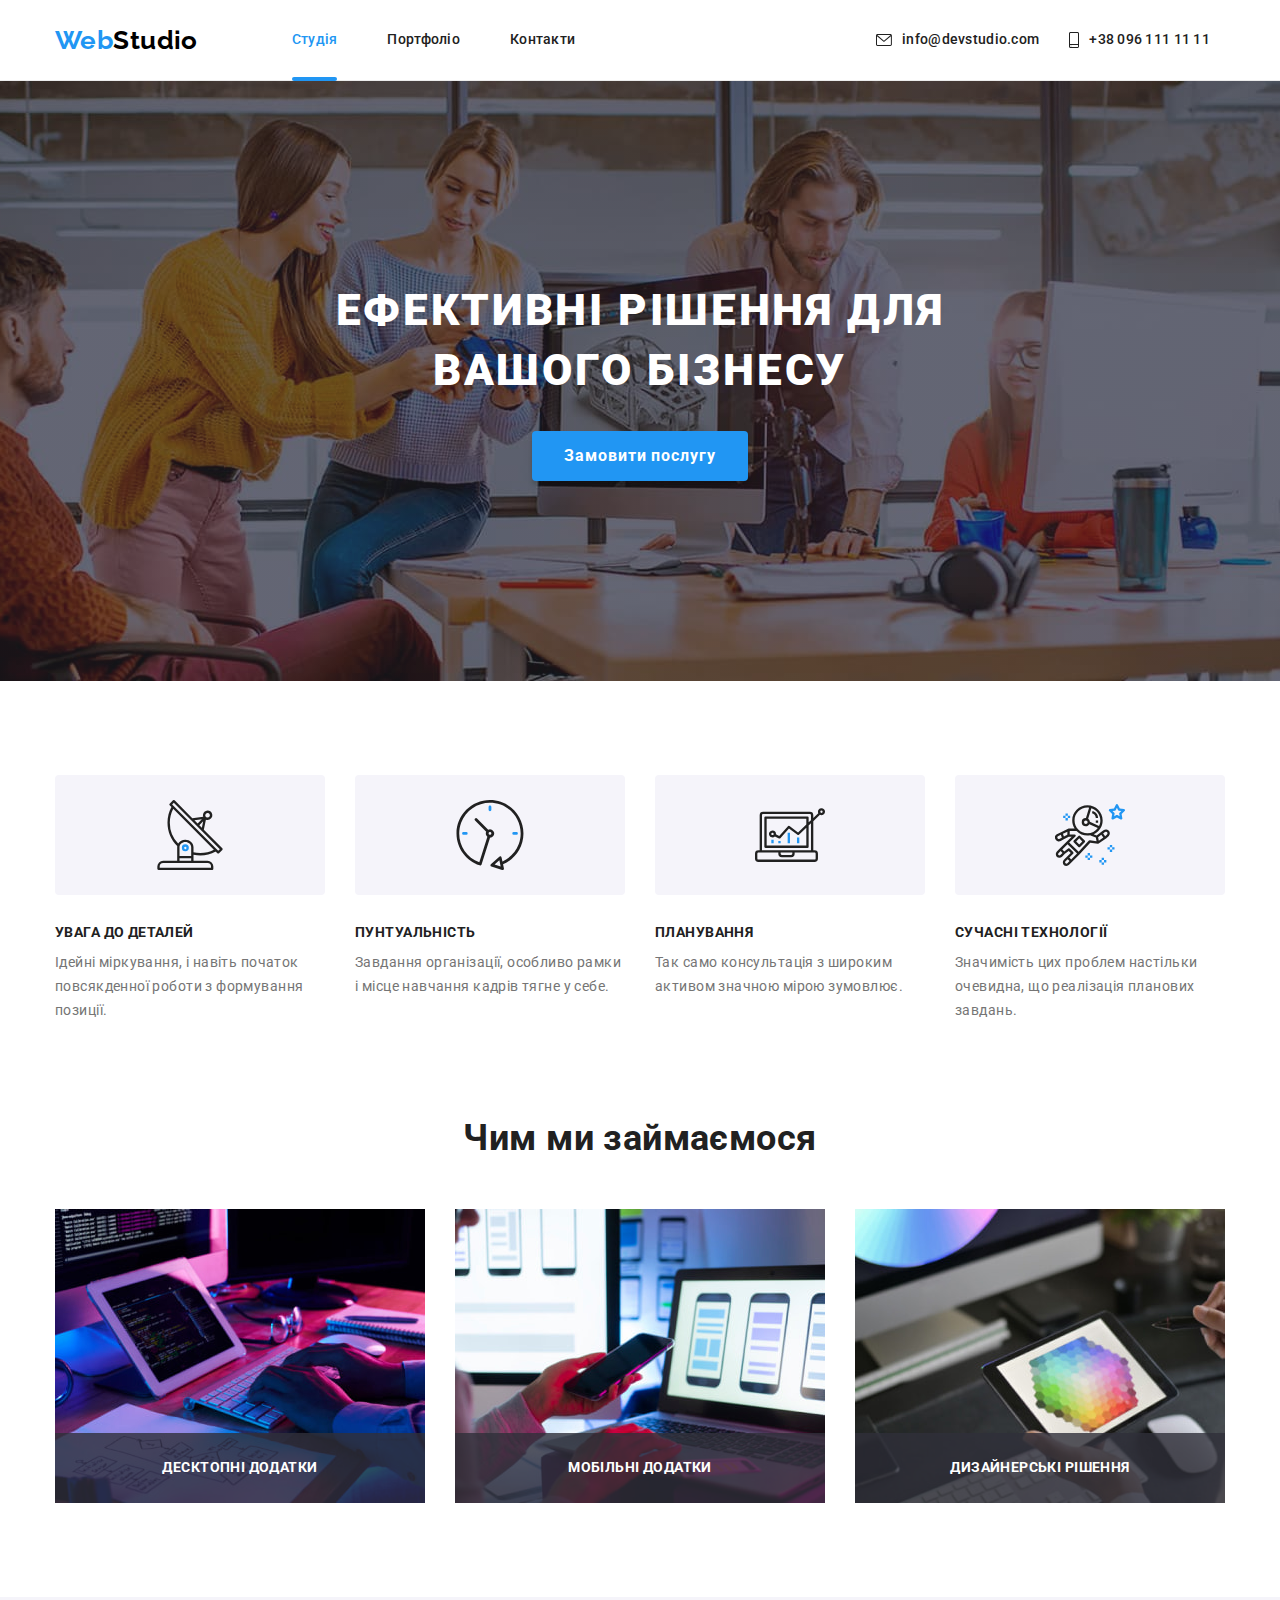
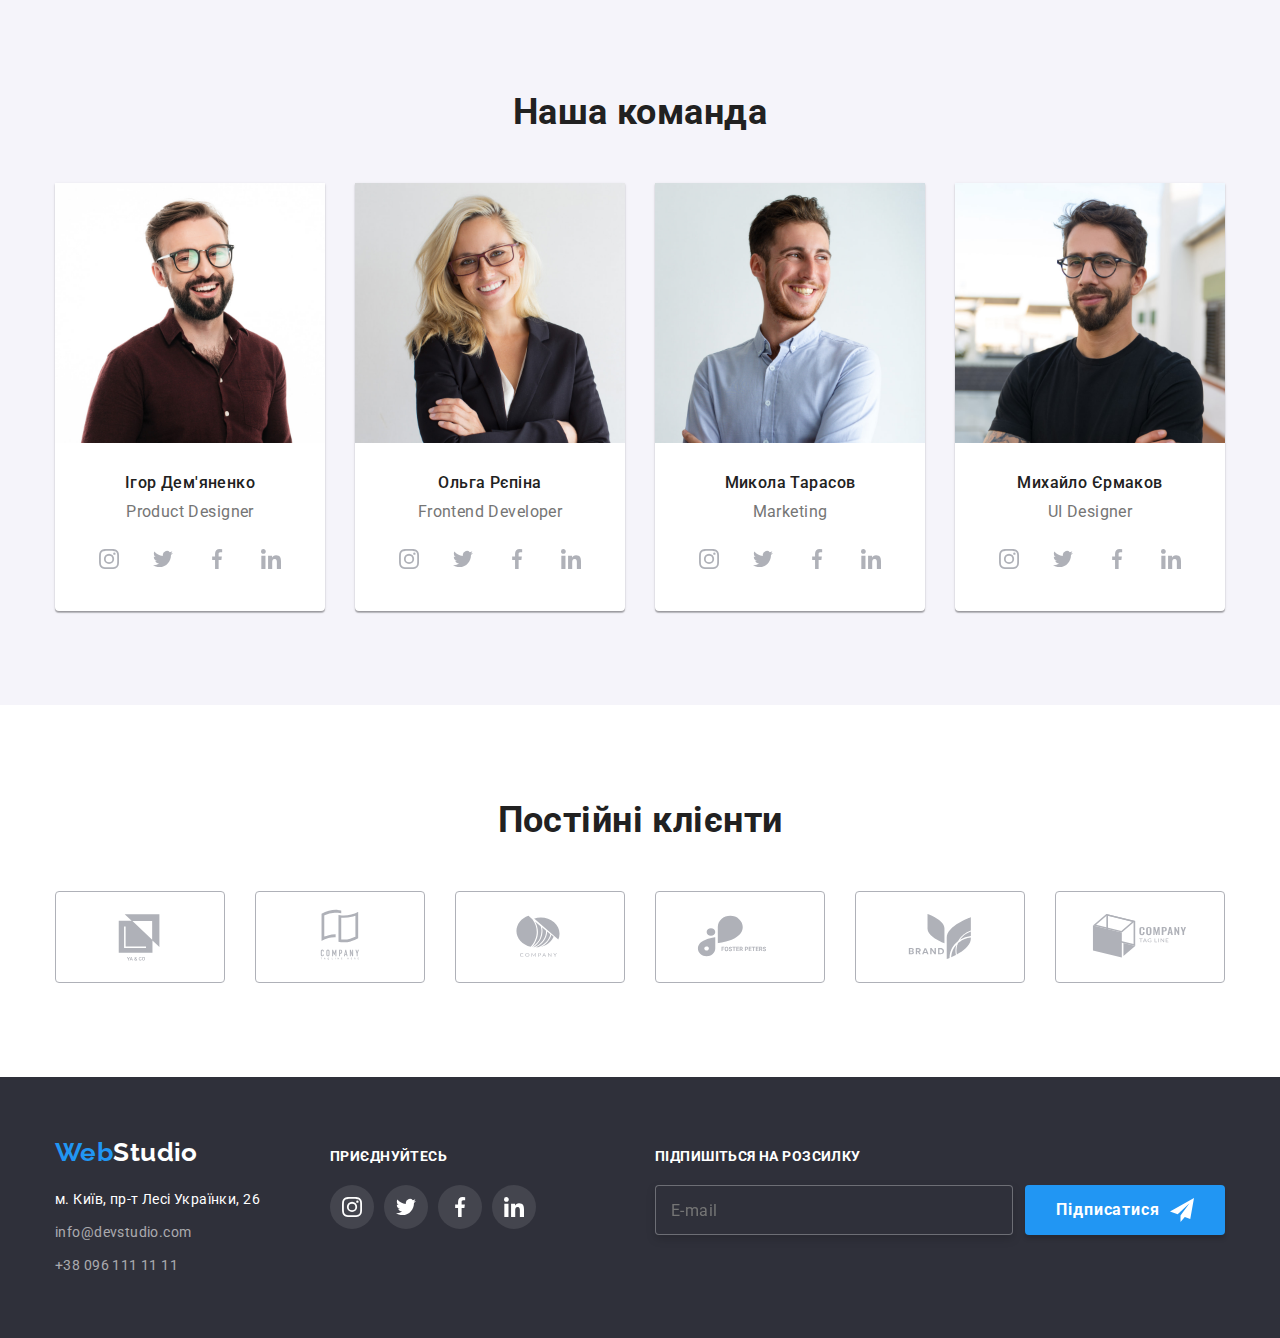
==== commit c257b217: "update picture team" ====
--- a/index.html
+++ b/index.html
@@ -77,7 +77,9 @@
               <a class="link menu-nav__item" href="./index.html">Студія </a>
             </li>
             <li>
-              <a class="link menu-nav__item" href="./portfolio.html">Портфоліо </a>
+              <a class="link menu-nav__item" href="./portfolio.html"
+                >Портфоліо
+              </a>
             </li>
             <li>
               <a class="link menu-nav__item" href="#">Контакти</a>
@@ -91,37 +93,54 @@
               >
             </li>
             <li>
-              <a class="link menu-contacts__email" href="mailto:info@devstudio.com">info@devstudio.com</a
-              >
-            </li>
-            <li class=" menu-contacts__mob-social">
-  <ul class="list mob-social">
-                  <li class="mob-social__item">
-                    <a class="link mob-social__link" href="" rel="noopener noreferrer nofollow">
-                      Instagram
-                    </a>
-                  </li>
-                  <li class="mob-social__item">
-                    <a class="link mob-social__link" href="" rel="noopener noreferrer nofollow">
-                      Twitter
-                    </a>
-                  </li>
-                  <li class="mob-social__item">
-                    <a class="link mob-social__link" href="" rel="noopener noreferrer nofollow">
+              <a
+                class="link menu-contacts__email"
+                href="mailto:info@devstudio.com"
+                >info@devstudio.com</a
+              >
+            </li>
+            <li class="menu-contacts__mob-social">
+              <ul class="list mob-social">
+                <li class="mob-social__item">
+                  <a
+                    class="link mob-social__link"
+                    href=""
+                    rel="noopener noreferrer nofollow"
+                  >
+                    Instagram
+                  </a>
+                </li>
+                <li class="mob-social__item">
+                  <a
+                    class="link mob-social__link"
+                    href=""
+                    rel="noopener noreferrer nofollow"
+                  >
+                    Twitter
+                  </a>
+                </li>
+                <li class="mob-social__item">
+                  <a
+                    class="link mob-social__link"
+                    href=""
+                    rel="noopener noreferrer nofollow"
+                  >
                     Facebook
-                    </a>
-                  </li>
-                  <li class="mob-social__item">
-                    <a class="link mob-social__link" href="" rel="noopener noreferrer nofollow">
-                     Linkedin
-                    </a>
-                  </li>
-                </ul>
+                  </a>
+                </li>
+                <li class="mob-social__item">
+                  <a
+                    class="link mob-social__link"
+                    href=""
+                    rel="noopener noreferrer nofollow"
+                  >
+                    Linkedin
+                  </a>
+                </li>
+              </ul>
             </li>
           </ul>
         </div>
-        
-             
       </div>
     </header>
     <main>
@@ -194,45 +213,47 @@
           <ul class="list work__list">
             <li class="work__item">
               <picture>
-                  <source
-                    srcset="
-                      ./images/keyboard.jpg 1x,
-                      ./images/keyboard-2x.jpg 2x
-                    "
-                    media="(min-width: 1200px)"
-                  />
-                  <img
-                  src="./images/keyboard.jpg" alt="Робота на комп'ютері" width="370" height="294"
-                  />
-                </picture>
+                <source
+                  srcset="./images/keyboard.jpg 1x, ./images/keyboard-2x.jpg 2x"
+                  media="(min-width: 1200px)"
+                />
+                <img
+                  src="./images/keyboard.jpg"
+                  alt="Робота на комп'ютері"
+                  width="370"
+                  height="294"
+                />
+              </picture>
               <p class="work__text">Десктопні додатки</p>
             </li>
             <li class="work__item">
               <picture>
-                  <source
-                    srcset="
-                      ./images/laptop.jpg 1x,
-                      ./images/laptop-2x.jpg 2x
-                    "
-                    media="(min-width: 1200px)"
-                  />
-                  <img
-                  src="./images/laptop.jpg" alt="Робота на телефоні" width="370" height="294"
-                  />
-                </picture>
+                <source
+                  srcset="./images/laptop.jpg 1x, ./images/laptop-2x.jpg 2x"
+                  media="(min-width: 1200px)"
+                />
+                <img
+                  src="./images/laptop.jpg"
+                  alt="Робота на телефоні"
+                  width="370"
+                  height="294"
+                />
+              </picture>
               <p class="work__text">Мобільні додатки</p>
             </li>
             <li class="work__item">
               <picture>
-                  <source
-                    srcset="
-                      ./images/palette.jpg 1x,
-                      ./images/palette-2x.jpg 2x
-                    "
-                    media="(min-width: 1200px)"
-                  />
-                  <img src="./images/palette.jpg" alt="Робота на планшеті" width="370" height="294"/>
-                </picture>
+                <source
+                  srcset="./images/palette.jpg 1x, ./images/palette-2x.jpg 2x"
+                  media="(min-width: 1200px)"
+                />
+                <img
+                  src="./images/palette.jpg"
+                  alt="Робота на планшеті"
+                  width="370"
+                  height="294"
+                />
+              </picture>
               <p class="work__text">Дизайнерські рішення</p>
             </li>
           </ul>
@@ -243,39 +264,77 @@
           <h2 class="title">Наша команда</h2>
           <ul class="list team__list">
             <li class="team__bg-img">
-              <img
-                src="./images/img21.jpg"
-                alt="Усміхнений хлопець в окулярах"
-                width="270"
-                height="260"
-              />
+              <picture>
+                <source
+                  srcset="
+                    ./images/demyanenko-desk.jpg    1x,
+                    ./images/demyanenko-desk-2x.jpg 2x
+                  "
+                  media="(min-width: 1200px)"
+                />
+                <source
+                  srcset="
+                    ./images/demyanenko-tab.jpg    1x,
+                    ./images/demyanenko-tab-2x.jpg 2x
+                  "
+                  media="(min-width: 768px)"
+                />
+                <source
+                  srcset="
+                    ./images/demyanenko-mob.jpg    1x,
+                    ./images/demyanenko-mob-2x.jpg 2x
+                  "
+                  media="(min-width: 320px)"
+                />
+                <img
+                  src="./images/demyanenko-desk.jpg"
+                  alt="Усміхнений хлопець в окулярах"
+                  width="270"
+                />
+              </picture>
               <div class="team__description">
                 <h3 class="team__name">Ігор Дем'яненко</h3>
                 <p class="team__work" lang="en">Product Designer</p>
                 <ul class="list social">
                   <li>
-                    <a class="social__link" href="" rel="noopener noreferrer nofollow">
+                    <a
+                      class="social__link"
+                      href=""
+                      rel="noopener noreferrer nofollow"
+                    >
                       <svg class="social__icon" width="20" height="20">
                         <use href="./images/icon.svg#instagram"></use>
                       </svg>
                     </a>
                   </li>
                   <li>
-                    <a class="social__link" href="" rel="noopener noreferrer nofollow">
+                    <a
+                      class="social__link"
+                      href=""
+                      rel="noopener noreferrer nofollow"
+                    >
                       <svg class="social__icon" width="20" height="20">
                         <use href="./images/icon.svg#twitter"></use>
                       </svg>
                     </a>
                   </li>
                   <li>
-                    <a class="social__link" href="" rel="noopener noreferrer nofollow">
+                    <a
+                      class="social__link"
+                      href=""
+                      rel="noopener noreferrer nofollow"
+                    >
                       <svg class="social__icon" width="20" height="20">
                         <use href="./images/icon.svg#facebook"></use>
                       </svg>
                     </a>
                   </li>
                   <li>
-                    <a class="social__link" href="" rel="noopener noreferrer nofollow">
+                    <a
+                      class="social__link"
+                      href=""
+                      rel="noopener noreferrer nofollow"
+                    >
                       <svg class="social__icon" width="20" height="20">
                         <use href="./images/icon.svg#linkedin"></use>
                       </svg>
@@ -285,39 +344,77 @@
               </div>
             </li>
             <li class="team__bg-img">
-              <img
-                src="./images/img22.jpg"
-                alt="Усміхнена дівчина в окулярах"
-                width="270"
-                height="260"
-              />
+              <picture>
+                <source
+                  srcset="
+                    ./images/repina-desk.jpg    1x,
+                    ./images/repina-desk-2x.jpg 2x
+                  "
+                  media="(min-width: 1200px)"
+                />
+                <source
+                  srcset="
+                    ./images/repina-tab.jpg    1x,
+                    ./images/repina-tab-2x.jpg 2x
+                  "
+                  media="(min-width: 768px)"
+                />
+                <source
+                  srcset="
+                    ./images/repina-mob.jpg    1x,
+                    ./images/repina-mob-2x.jpg 2x
+                  "
+                  media="(min-width: 320px)"
+                />
+                <img
+                  src="./images/repina-desk.jpg"
+                  alt="Усміхнена дівчина в окулярах"
+                  width="270"
+                />
+              </picture>
               <div class="team__description">
                 <h3 class="team__name">Ольга Рєпіна</h3>
                 <p class="team__work" lang="en">Frontend Developer</p>
                 <ul class="list social">
                   <li>
-                    <a class="social__link" href="" rel="noopener noreferrer nofollow">
+                    <a
+                      class="social__link"
+                      href=""
+                      rel="noopener noreferrer nofollow"
+                    >
                       <svg class="social__icon" width="20" height="20">
                         <use href="./images/icon.svg#instagram"></use>
                       </svg>
                     </a>
                   </li>
                   <li>
-                    <a class="social__link" href="" rel="noopener noreferrer nofollow">
+                    <a
+                      class="social__link"
+                      href=""
+                      rel="noopener noreferrer nofollow"
+                    >
                       <svg class="social__icon" width="20" height="20">
                         <use href="./images/icon.svg#twitter"></use>
                       </svg>
                     </a>
                   </li>
                   <li>
-                    <a class="social__link" href="" rel="noopener noreferrer nofollow">
+                    <a
+                      class="social__link"
+                      href=""
+                      rel="noopener noreferrer nofollow"
+                    >
                       <svg class="social__icon" width="20" height="20">
                         <use href="./images/icon.svg#facebook"></use>
                       </svg>
                     </a>
                   </li>
                   <li>
-                    <a class="social__link" href="" rel="noopener noreferrer nofollow">
+                    <a
+                      class="social__link"
+                      href=""
+                      rel="noopener noreferrer nofollow"
+                    >
                       <svg class="social__icon" width="20" height="20">
                         <use href="./images/icon.svg#linkedin"></use>
                       </svg>
@@ -327,39 +424,77 @@
               </div>
             </li>
             <li class="team__bg-img">
-              <img
-                src="./images/img23.jpg"
-                alt="Усміхнений хлопець"
-                width="270"
-                height="260"
-              />
+              <picture>
+                <source
+                  srcset="
+                    ./images/tarasov-desk.jpg    1x,
+                    ./images/tarasov-desk-2x.jpg 2x
+                  "
+                  media="(min-width: 1200px)"
+                />
+                <source
+                  srcset="
+                    ./images/tarasov-tab.jpg    1x,
+                    ./images/tarasov-tab-2x.jpg 2x
+                  "
+                  media="(min-width: 768px)"
+                />
+                <source
+                  srcset="
+                    ./images/tarasov-mob.jpg    1x,
+                    ./images/tarasov-mob-2x.jpg 2x
+                  "
+                  media="(min-width: 320px)"
+                />
+                <img
+                  src="./images/tarasov-desk.jpg"
+                  alt="Хлопець усміхається"
+                  width="270"
+                />
+              </picture>
               <div class="team__description">
                 <h3 class="team__name">Микола Тарасов</h3>
                 <p class="team__work" lang="en">Marketing</p>
                 <ul class="list social">
                   <li>
-                    <a class="social__link" href="" rel="noopener noreferrer nofollow">
+                    <a
+                      class="social__link"
+                      href=""
+                      rel="noopener noreferrer nofollow"
+                    >
                       <svg class="social__icon" width="20" height="20">
                         <use href="./images/icon.svg#instagram"></use>
                       </svg>
                     </a>
                   </li>
                   <li>
-                    <a class="social__link" href="" rel="noopener noreferrer nofollow">
+                    <a
+                      class="social__link"
+                      href=""
+                      rel="noopener noreferrer nofollow"
+                    >
                       <svg class="social__icon" width="20" height="20">
                         <use href="./images/icon.svg#twitter"></use>
                       </svg>
                     </a>
                   </li>
                   <li>
-                    <a class="social__link" href="" rel="noopener noreferrer nofollow">
+                    <a
+                      class="social__link"
+                      href=""
+                      rel="noopener noreferrer nofollow"
+                    >
                       <svg class="social__icon" width="20" height="20">
                         <use href="./images/icon.svg#facebook"></use>
                       </svg>
                     </a>
                   </li>
                   <li>
-                    <a class="social__link" href="" rel="noopener noreferrer nofollow">
+                    <a
+                      class="social__link"
+                      href=""
+                      rel="noopener noreferrer nofollow"
+                    >
                       <svg class="social__icon" width="20" height="20">
                         <use href="./images/icon.svg#linkedin"></use>
                       </svg>
@@ -369,39 +504,77 @@
               </div>
             </li>
             <li class="team__bg-img">
-              <img
-                src="./images/img24.jpg"
-                alt="Усміхнений хлопець в окулярах"
-                width="270"
-                height="260"
-              />
+              <picture>
+                <source
+                  srcset="
+                    ./images/ermakov-desk.jpg    1x,
+                    ./images/ermakov-desk-2x.jpg 2x
+                  "
+                  media="(min-width: 1200px)"
+                />
+                <source
+                  srcset="
+                    ./images/ermakov-tab.jpg    1x,
+                    ./images/ermakov-tab-2x.jpg 2x
+                  "
+                  media="(min-width: 768px)"
+                />
+                <source
+                  srcset="
+                    ./images/ermakov-mob.jpg    1x,
+                    ./images/ermakov-mob-2x.jpg 2x
+                  "
+                  media="(min-width: 320px)"
+                />
+                <img
+                  src="./images/ermakov-desk.jpg"
+                  alt="Хлопець в окулярах"
+                  width="270"
+                />
+              </picture>
               <div class="team__description">
                 <h3 class="team__name">Михайло Єрмаков</h3>
                 <p class="team__work" lang="en">UI Designer</p>
                 <ul class="list social">
                   <li>
-                    <a class="social__link" href="" rel="noopener noreferrer nofollow">
+                    <a
+                      class="social__link"
+                      href=""
+                      rel="noopener noreferrer nofollow"
+                    >
                       <svg class="social__icon" width="20" height="20">
                         <use href="./images/icon.svg#instagram"></use>
                       </svg>
                     </a>
                   </li>
                   <li>
-                    <a class="social__link" href="" rel="noopener noreferrer nofollow">
+                    <a
+                      class="social__link"
+                      href=""
+                      rel="noopener noreferrer nofollow"
+                    >
                       <svg class="social__icon" width="20" height="20">
                         <use href="./images/icon.svg#twitter"></use>
                       </svg>
                     </a>
                   </li>
                   <li>
-                    <a class="social__link" href="" rel="noopener noreferrer nofollow">
+                    <a
+                      class="social__link"
+                      href=""
+                      rel="noopener noreferrer nofollow"
+                    >
                       <svg class="social__icon" width="20" height="20">
                         <use href="./images/icon.svg#facebook"></use>
                       </svg>
                     </a>
                   </li>
                   <li>
-                    <a class="social__link" href="" rel="noopener noreferrer nofollow">
+                    <a
+                      class="social__link"
+                      href=""
+                      rel="noopener noreferrer nofollow"
+                    >
                       <svg class="social__icon" width="20" height="20">
                         <use href="./images/icon.svg#linkedin"></use>
                       </svg>
@@ -419,42 +592,66 @@
 
           <ul class="list clients">
             <li class="clients__item">
-              <a class="clients__link" href="" rel="noopener noreferrer nofollow">
+              <a
+                class="clients__link"
+                href=""
+                rel="noopener noreferrer nofollow"
+              >
                 <svg class="clients__icons" width="106" height="60">
                   <use href="./images/icon.svg#logo1"></use>
                 </svg>
               </a>
             </li>
             <li class="clients__item">
-              <a class="clients__link" href="" rel="noopener noreferrer nofollow">
+              <a
+                class="clients__link"
+                href=""
+                rel="noopener noreferrer nofollow"
+              >
                 <svg class="clients__icons" width="106" height="60">
                   <use href="./images/icon.svg#logo2"></use>
                 </svg>
               </a>
             </li>
             <li class="clients__item">
-              <a class="clients__link" href="" rel="noopener noreferrer nofollow">
+              <a
+                class="clients__link"
+                href=""
+                rel="noopener noreferrer nofollow"
+              >
                 <svg class="clients__icons" width="106" height="60">
                   <use href="./images/icon.svg#logo3"></use>
                 </svg>
               </a>
             </li>
             <li class="clients__item">
-              <a class="clients__link" href="" rel="noopener noreferrer nofollow">
+              <a
+                class="clients__link"
+                href=""
+                rel="noopener noreferrer nofollow"
+              >
                 <svg class="clients__icons" width="106" height="60">
                   <use href="./images/icon.svg#logo4"></use>
                 </svg>
               </a>
             </li>
             <li class="clients__item">
-              <a class="clients__link" href="" rel="noopener noreferrer nofollow">
+              <a
+                class="clients__link"
+                href=""
+                rel="noopener noreferrer nofollow"
+              >
                 <svg class="clients__icons" width="106" height="60">
                   <use href="./images/icon.svg#logo5"></use>
                 </svg>
               </a>
             </li>
             <li class="clients__item">
-              <a class="clients__link" href="" rel="noopener noreferrer nofollow">
+              <a
+                class="clients__link"
+                href=""
+                rel="noopener noreferrer nofollow"
+              >
                 <svg class="clients__icons" width="106" height="60">
                   <use href="./images/icon.svg#logo6"></use>
                 </svg>
@@ -497,28 +694,44 @@
             <h2 class="footer__title">Приєднуйтесь</h2>
             <ul class="list social footer__social">
               <li>
-                <a class="social__link footer-social__link" href="" rel="noopener noreferrer nofollow">
+                <a
+                  class="social__link footer-social__link"
+                  href=""
+                  rel="noopener noreferrer nofollow"
+                >
                   <svg class="social__icon" width="20" height="20">
                     <use href="./images/icon.svg#instagram"></use>
                   </svg>
                 </a>
               </li>
               <li>
-                <a class="social__link footer-social__link" href="" rel="noopener noreferrer nofollow">
+                <a
+                  class="social__link footer-social__link"
+                  href=""
+                  rel="noopener noreferrer nofollow"
+                >
                   <svg class="social__icon" width="20" height="20">
                     <use href="./images/icon.svg#twitter"></use>
                   </svg>
                 </a>
               </li>
               <li>
-                <a class="social__link footer-social__link" href="" rel="noopener noreferrer nofollow">
+                <a
+                  class="social__link footer-social__link"
+                  href=""
+                  rel="noopener noreferrer nofollow"
+                >
                   <svg class="social__icon" width="20" height="20">
                     <use href="./images/icon.svg#facebook"></use>
                   </svg>
                 </a>
               </li>
               <li>
-                <a class="social__link footer-social__link" href="" rel="noopener noreferrer nofollow">
+                <a
+                  class="social__link footer-social__link"
+                  href=""
+                  rel="noopener noreferrer nofollow"
+                >
                   <svg class="social__icon" width="20" height="20">
                     <use href="./images/icon.svg#linkedin"></use>
                   </svg>
